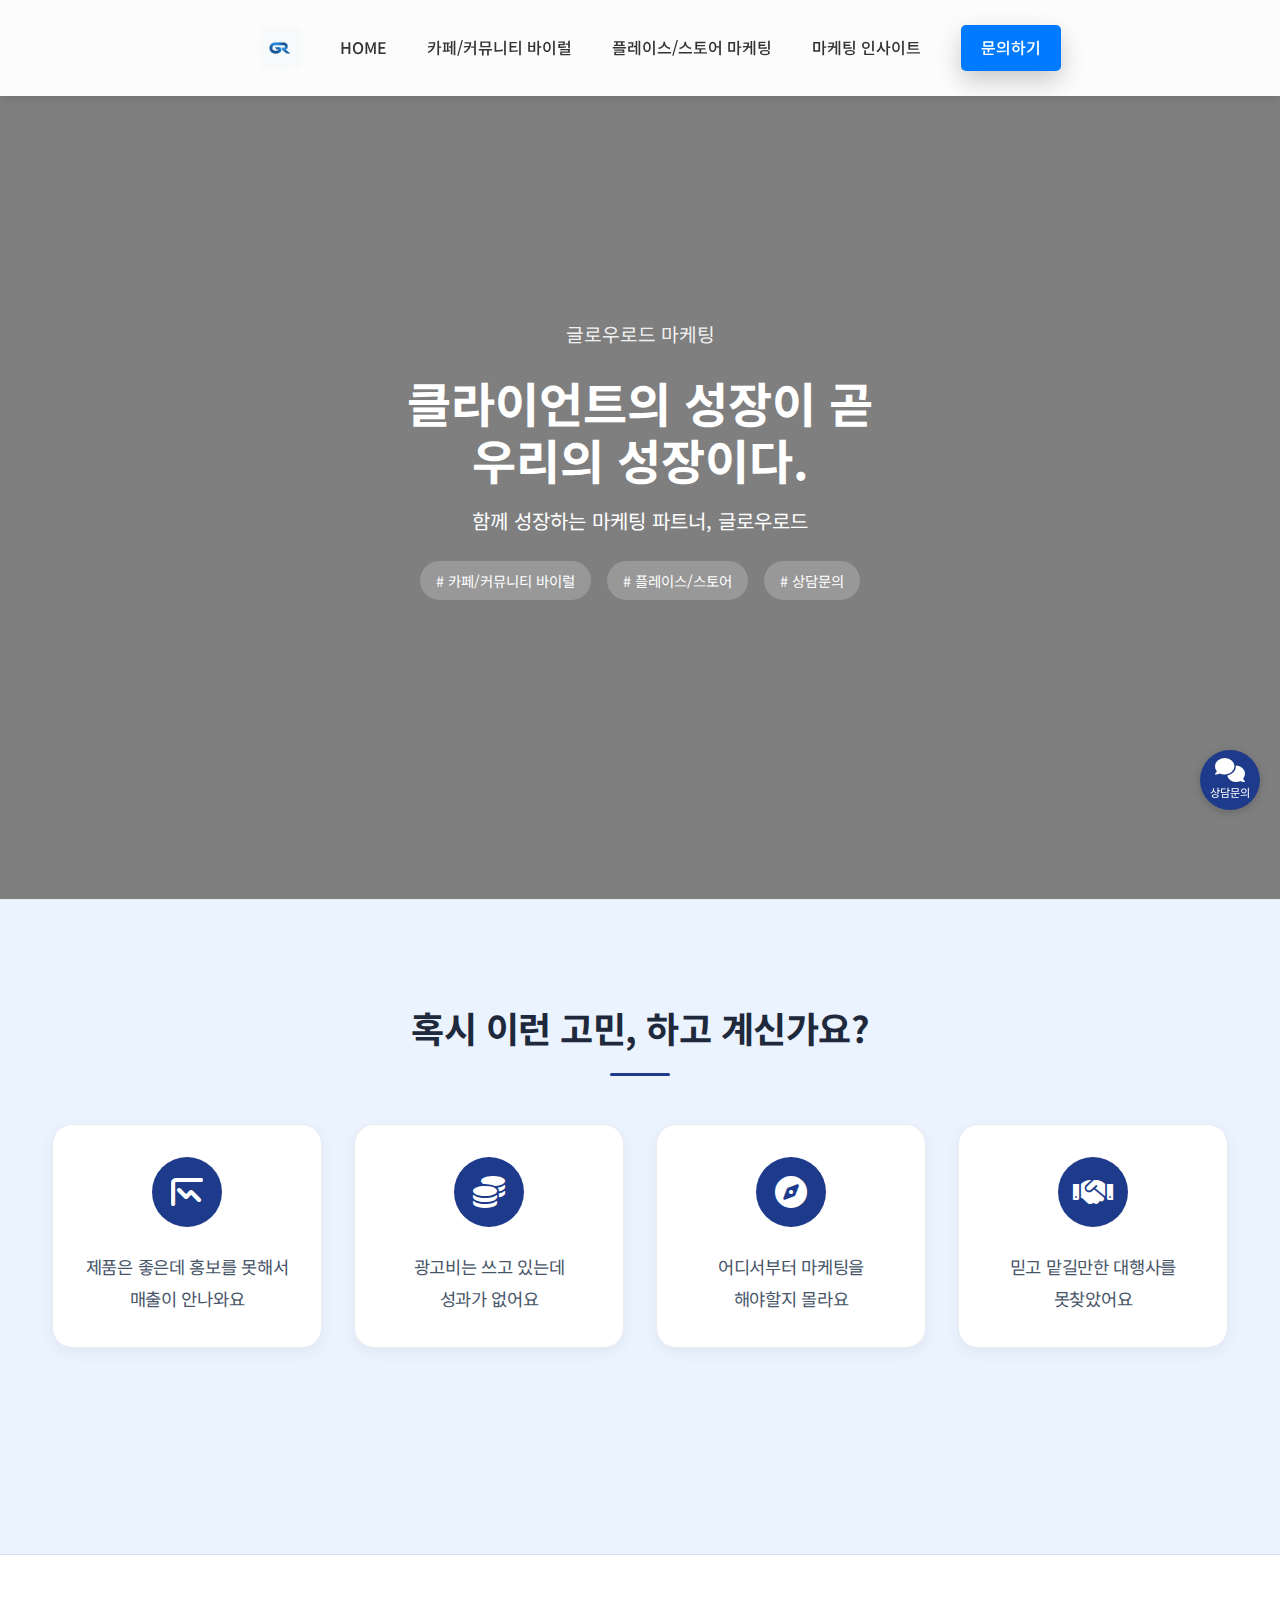
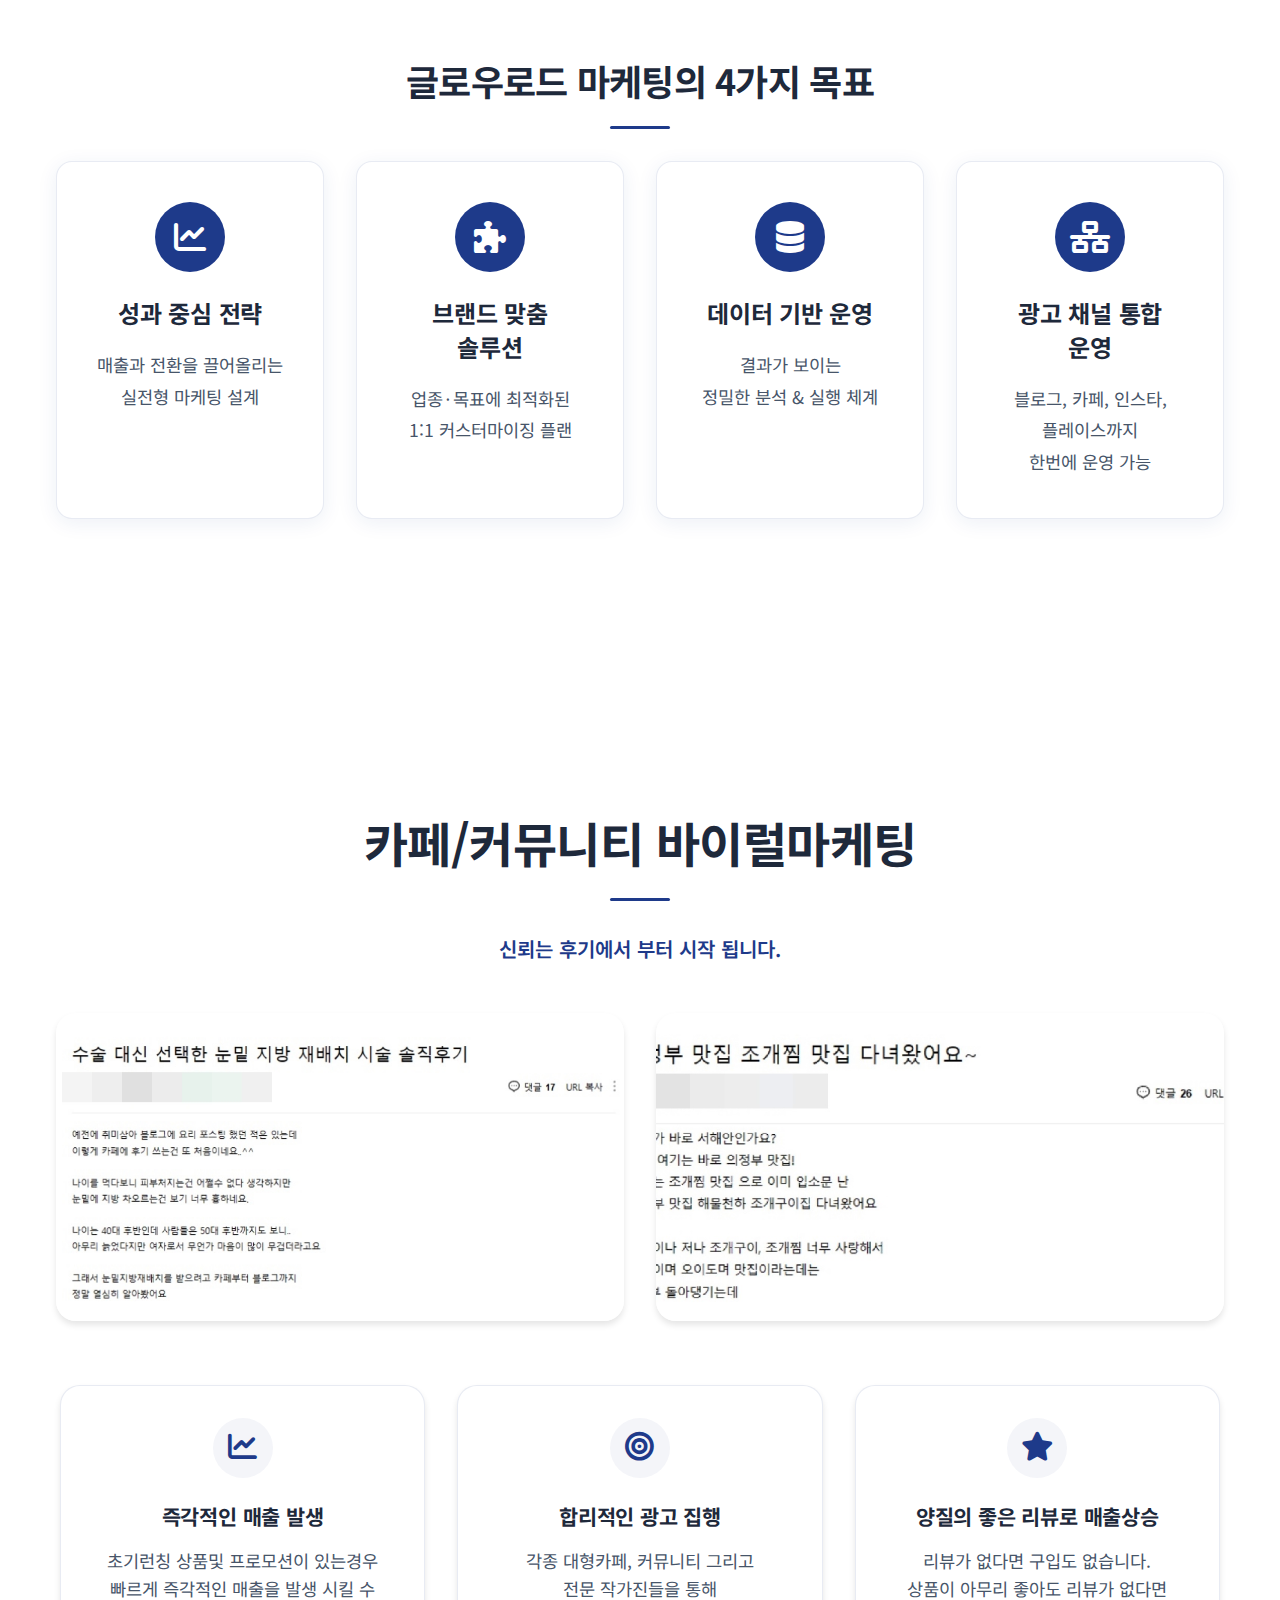
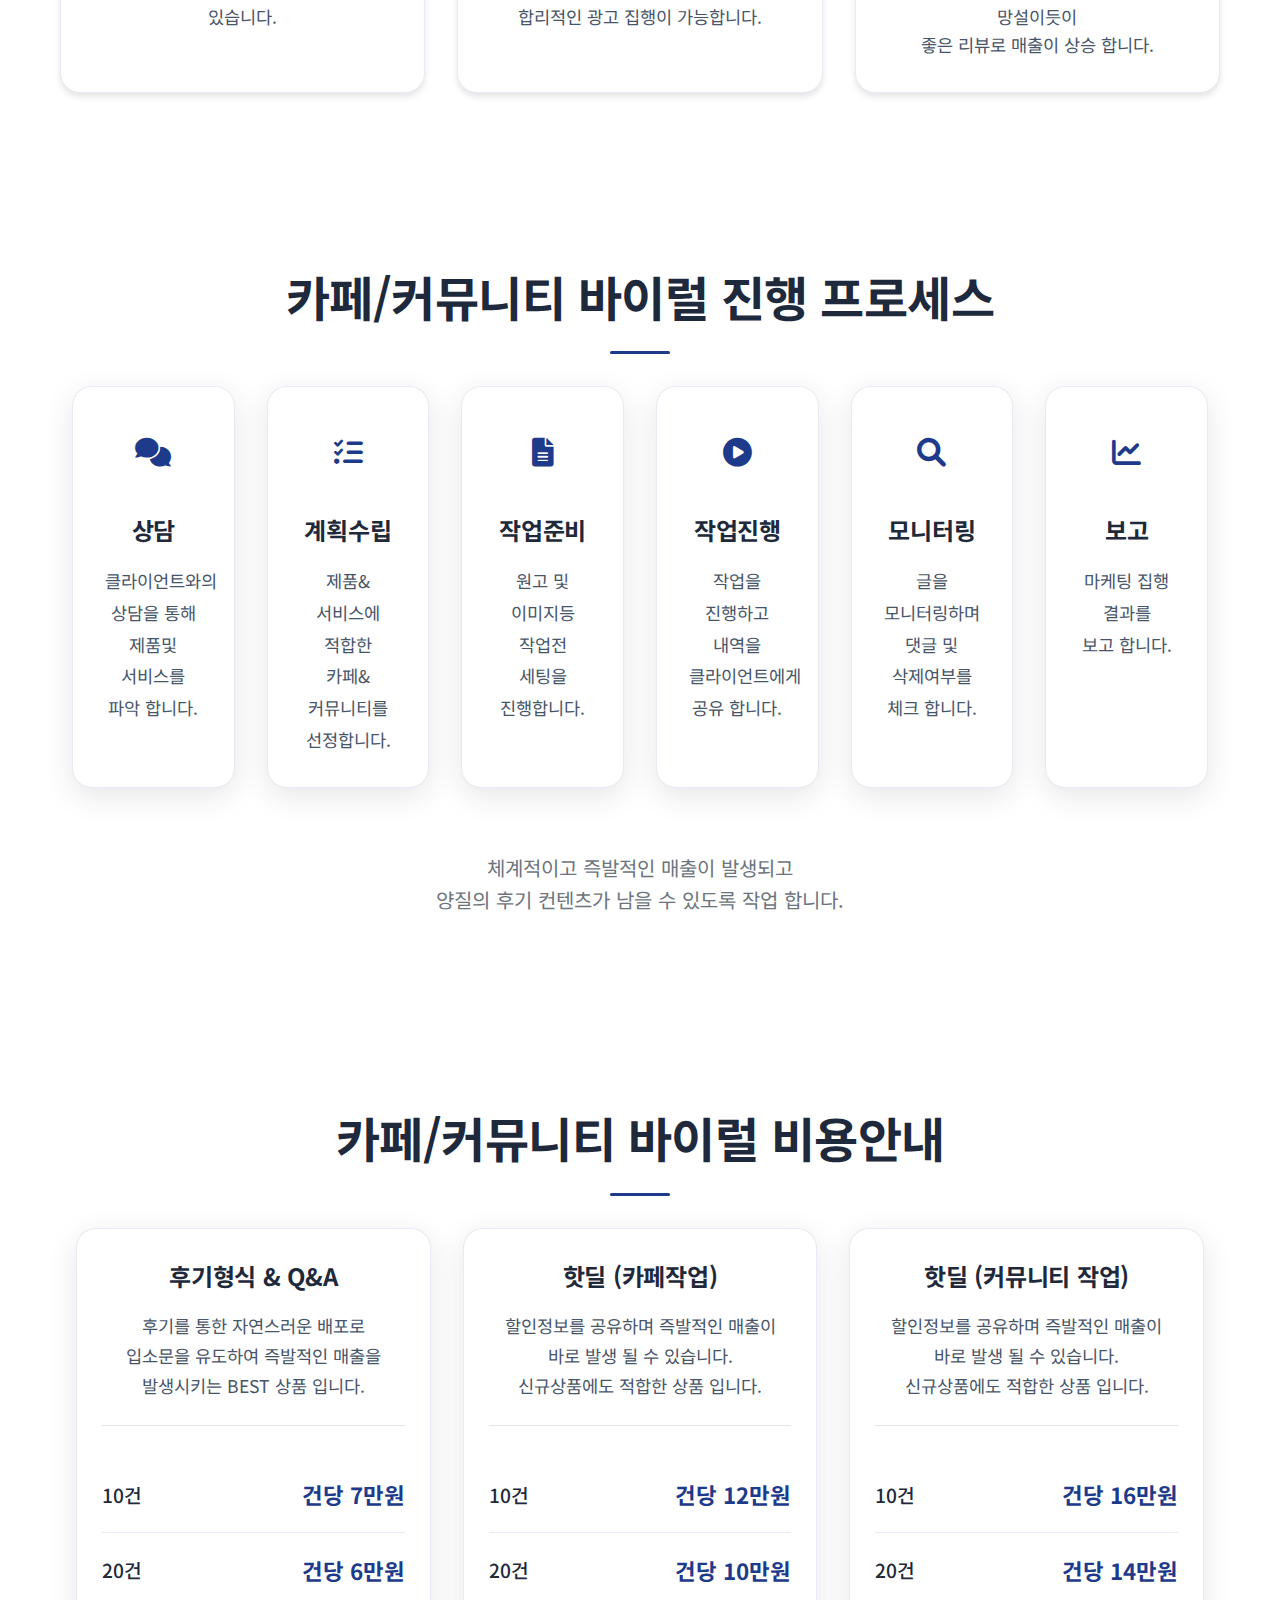
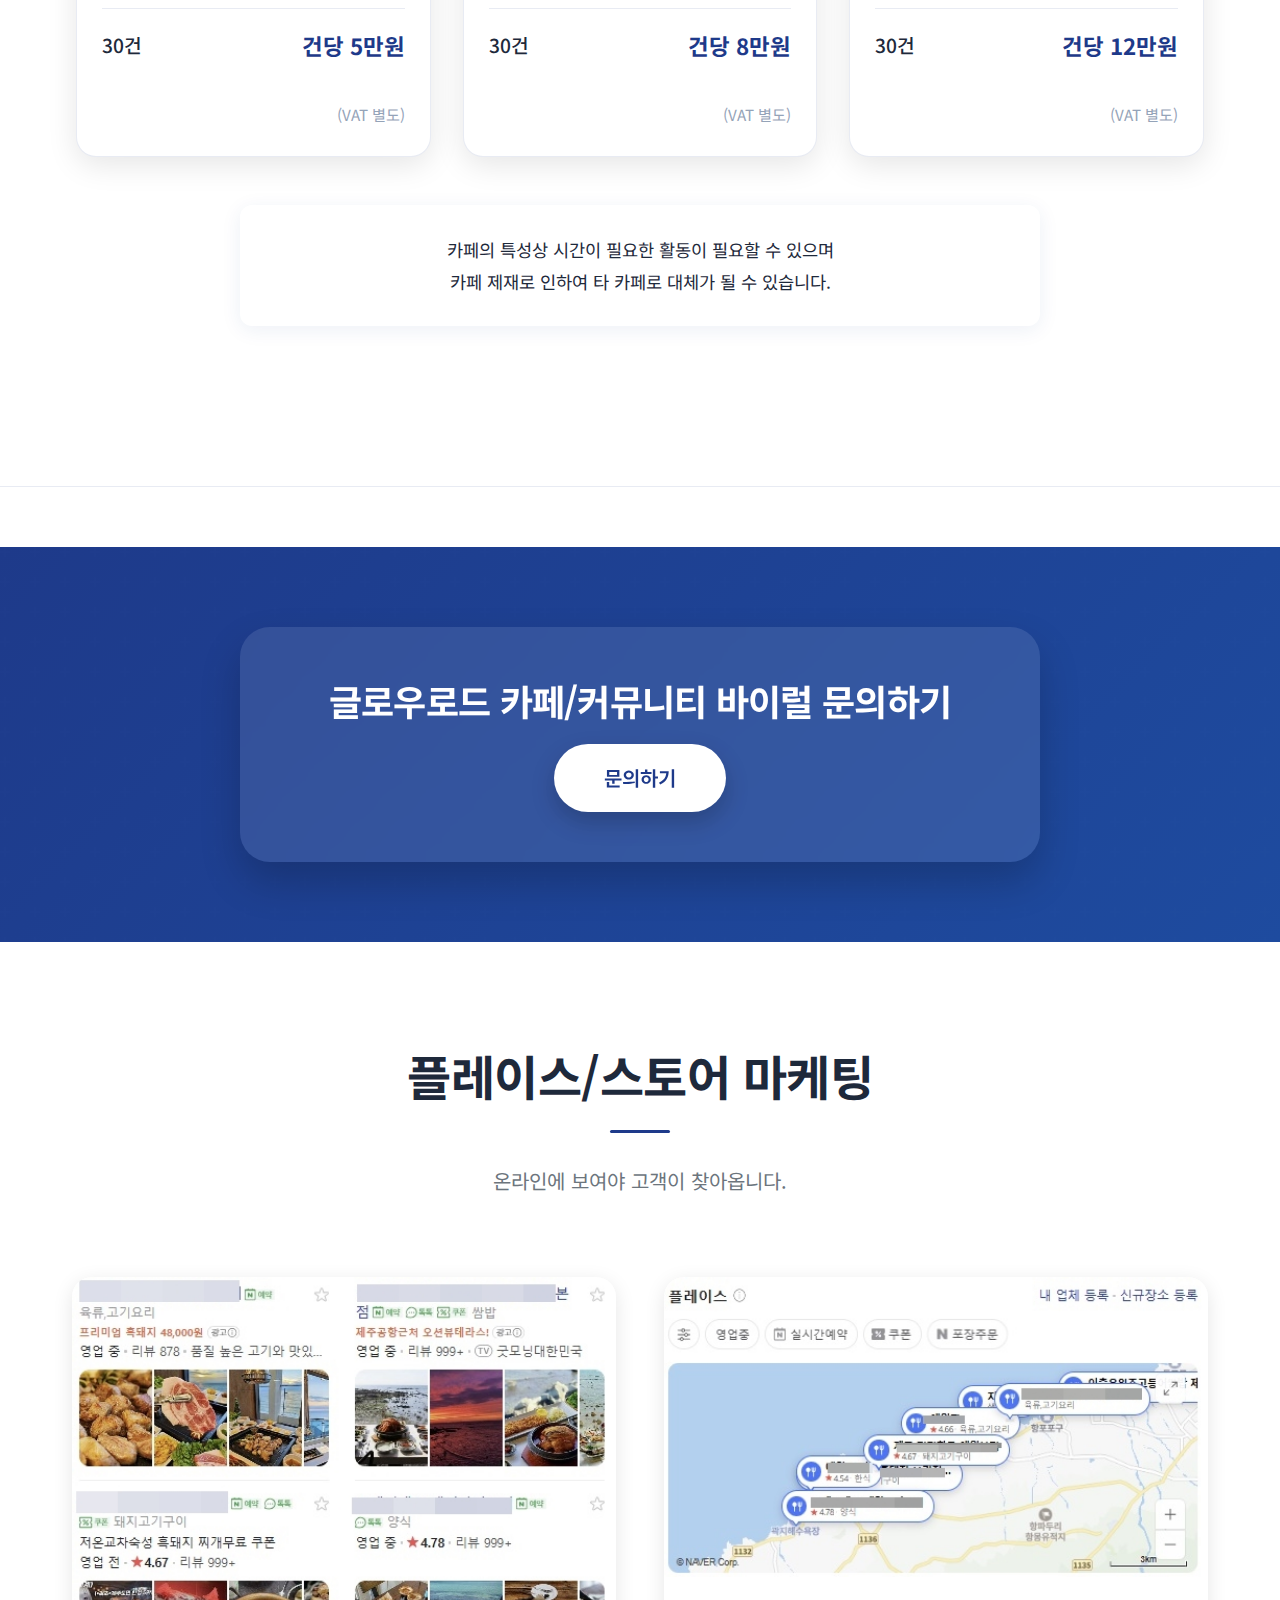
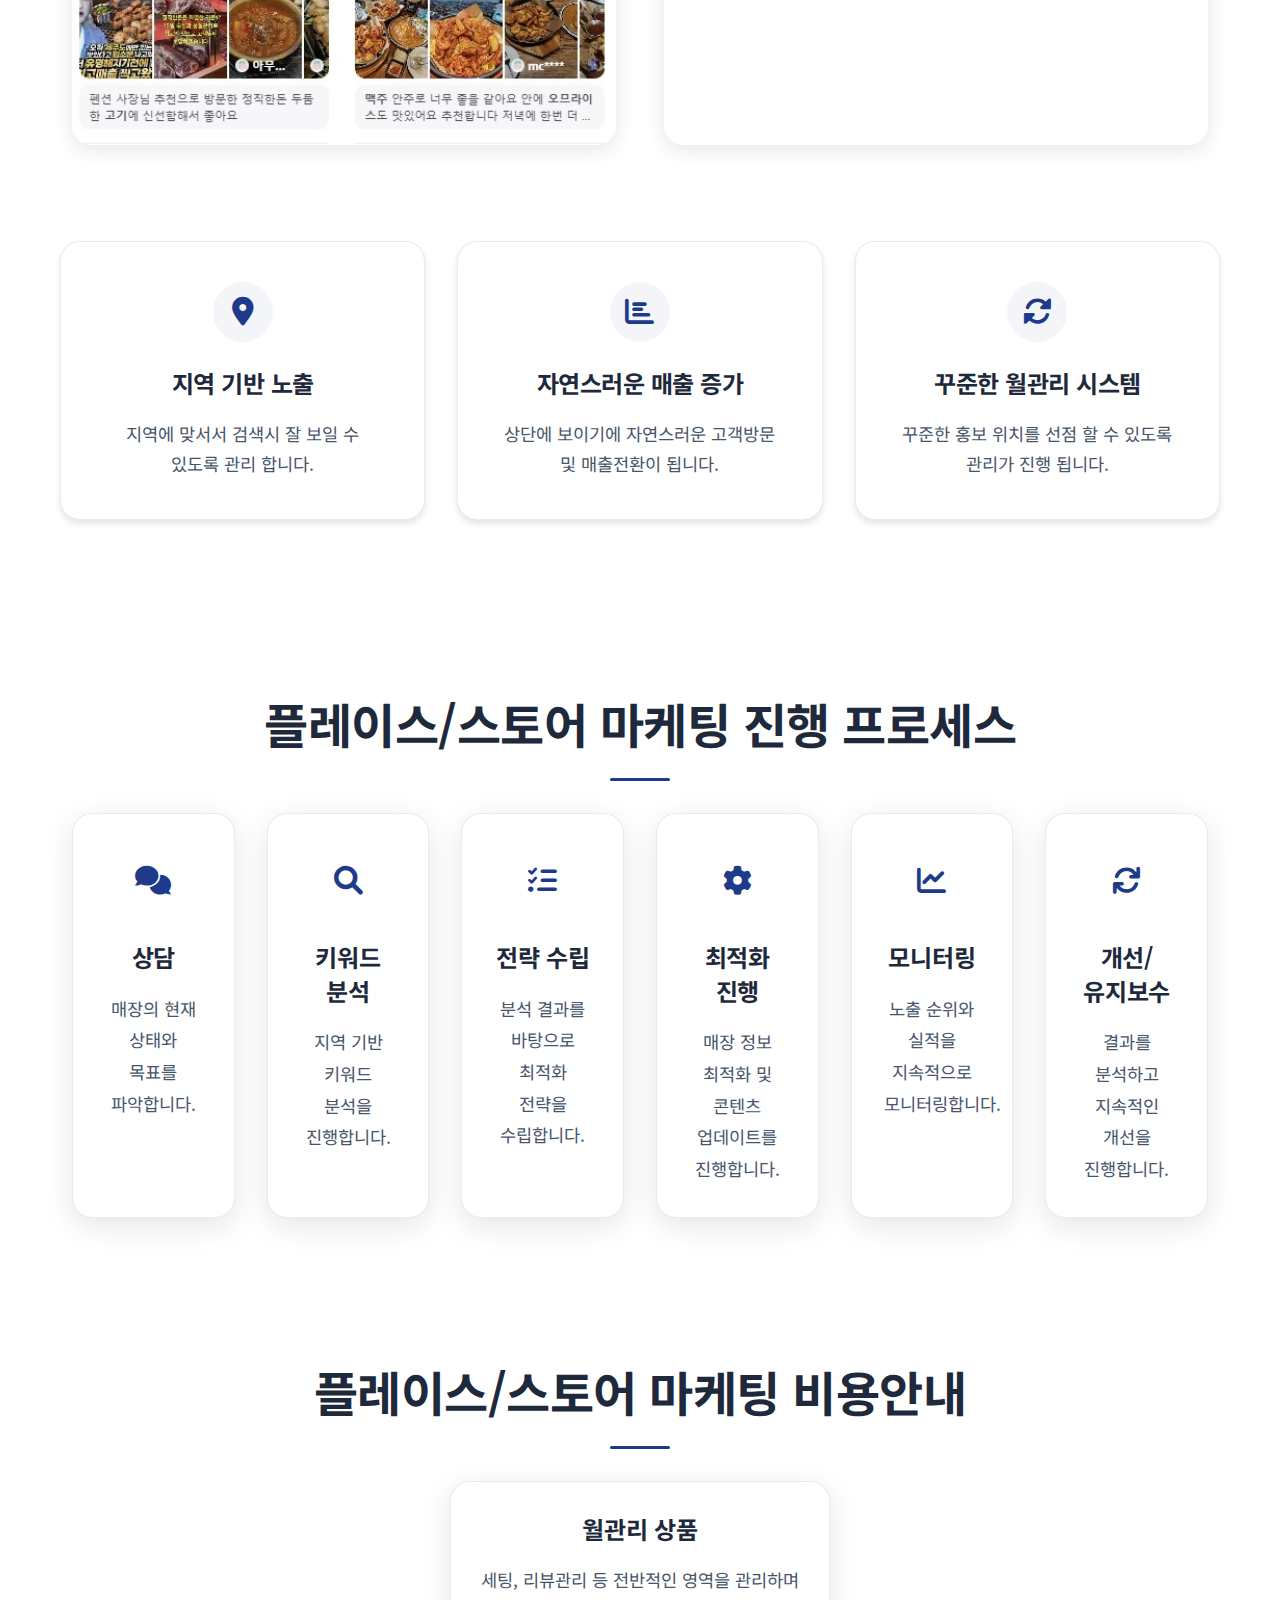
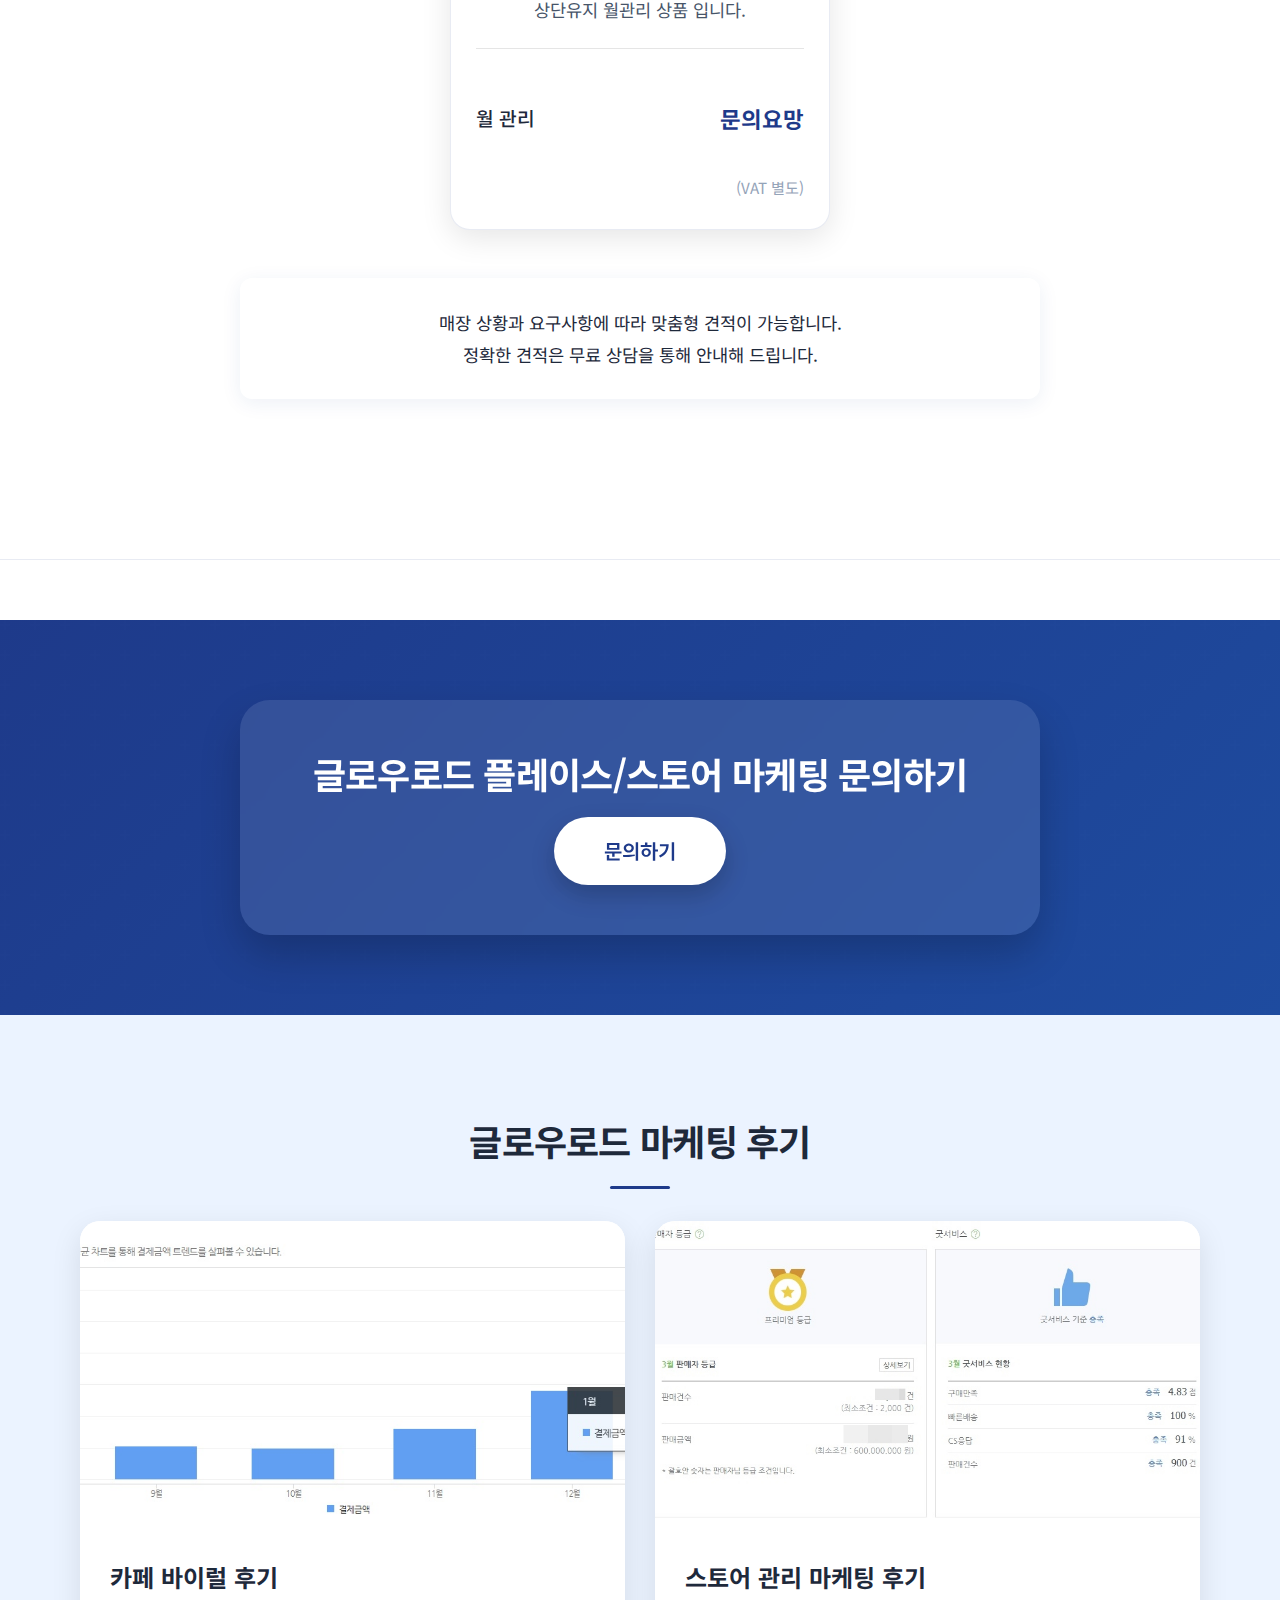
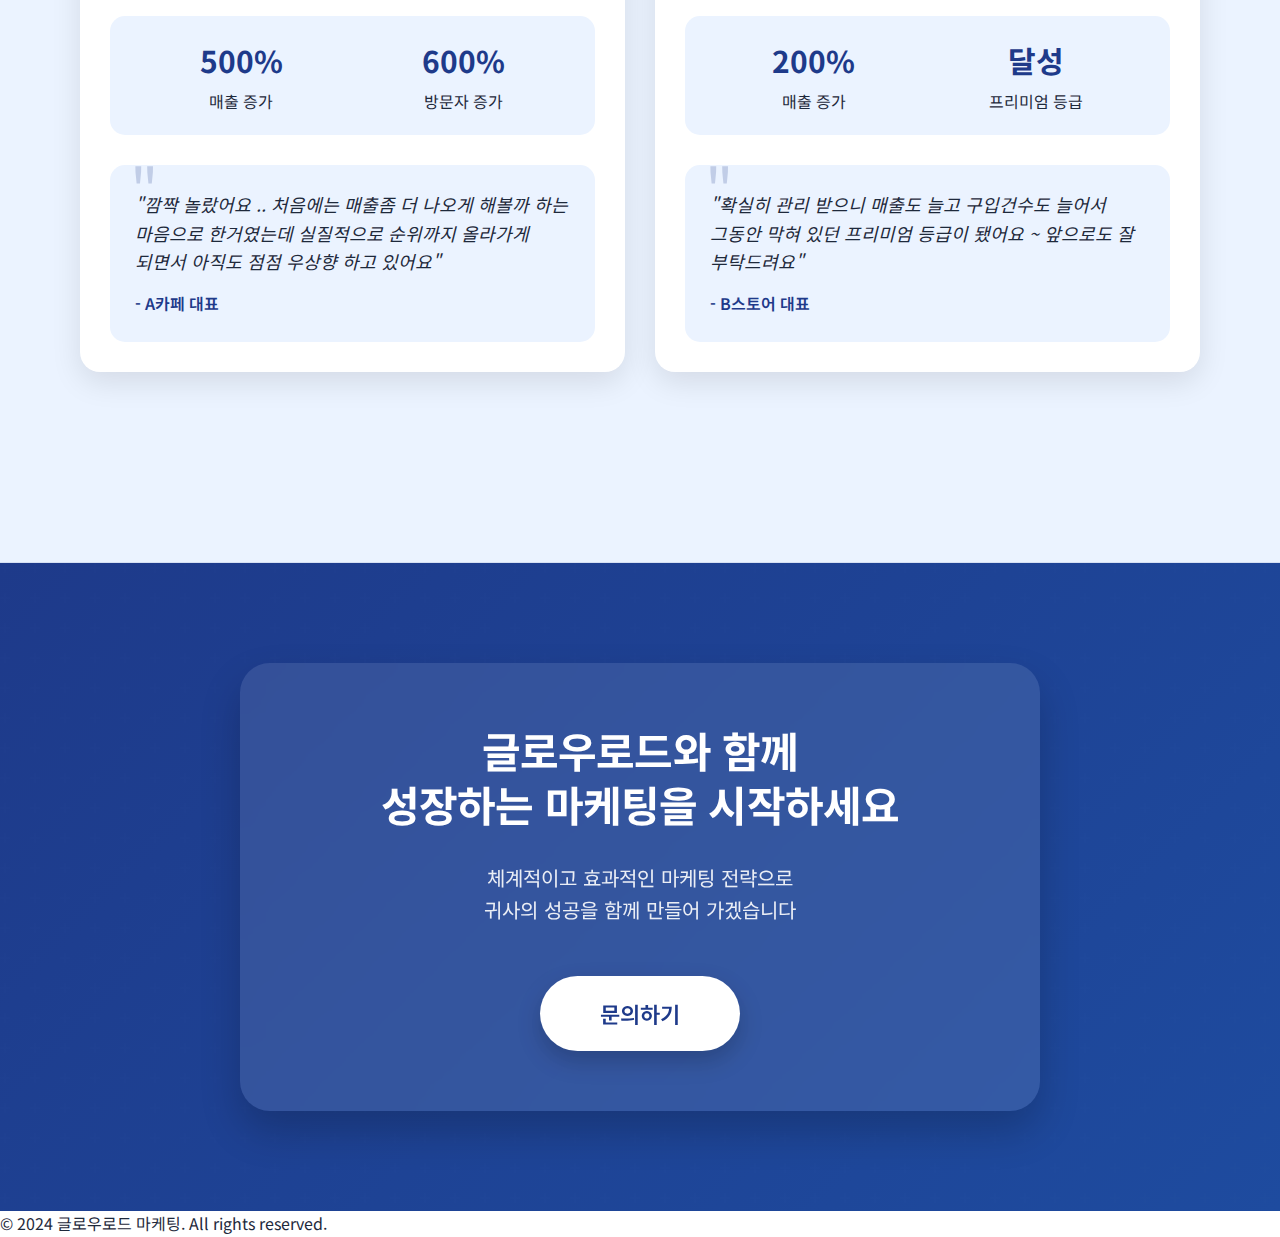
==== public/index.html @ ce98a6f7 "chore: Add public directory for Firebase hosting" ====
<!DOCTYPE html>
<html lang="ko">
<head>
    <meta charset="UTF-8">
    <meta name="viewport" content="width=device-width, initial-scale=1.0">
    <meta name="description" content="글로우로드 마케팅 - 디지털 마케팅 전문 기업. 카페/커뮤니티 바이럴, 플레이스/스토어 마케팅, 최적화 검색 마케팅 서비스를 제공합니다.">
    <meta name="keywords" content="글로우로드, 디지털마케팅, 바이럴마케팅, 카페마케팅, 커뮤니티마케팅, 플레이스마케팅, 스토어마케팅, 검색최적화">
    <meta name="author" content="글로우로드 마케팅">
    <meta name="naver-site-verification" content="762003c68ea1957994bc016adc5ff3e51b80f9ad" />
    <meta property="og:title" content="글로우로드 마케팅 - 디지털 마케팅 전문 기업">
    <meta property="og:description" content="효과적인 디지털 마케팅 솔루션을 제공하는 글로우로드 마케팅입니다. 카페/커뮤니티 바이럴, 플레이스/스토어 마케팅, 검색 최적화 서비스를 만나보세요.">
    <meta property="og:image" content="https://glowroadad.com/images/og-image.jpg">
    <meta property="og:url" content="https://glowroadad.com/">
    <title>글로우로드 마케팅 | 디지털 마케팅 전문 기업</title>
    <link rel="canonical" href="https://glowroadad.com/">
    <link rel="preconnect" href="https://fonts.googleapis.com">
    <link rel="preconnect" href="https://fonts.gstatic.com" crossorigin>
    <link href="https://fonts.googleapis.com/css2?family=Noto+Sans+KR:wght@300;400;500;700;900&family=Poppins:wght@400;500;600;700&display=swap" rel="stylesheet">
    <link rel="stylesheet" href="style.css">
    <link rel="stylesheet" href="https://cdnjs.cloudflare.com/ajax/libs/font-awesome/6.0.0/css/all.min.css">
</head>
<body>
    <header>
        <!-- 네비게이션 바 -->
        <nav class="navbar" role="navigation" aria-label="메인 메뉴">
            <div class="nav-content">
                <a href="#" class="logo" aria-label="글로우로드 홈">
                    <img src="images/logo.png.png" alt="글로우로드 로고" width="120" height="40">
                </a>
                <button class="mobile-menu-btn">
                    <span></span>
                    <span></span>
                    <span></span>
                </button>
                <ul class="nav-links">
                    <li><a href="#home">HOME</a></li>
                    <li><a href="#viral">카페/커뮤니티 바이럴</a></li>
                    <li><a href="#place">플레이스/스토어 마케팅</a></li>
                    <li><a href="blog.html">마케팅 인사이트</a></li>
                    <li><a href="http://pf.kakao.com/_xaidxfn/chat" class="contact-btn">문의하기</a></li>
                </ul>
            </div>
        </nav>
    </header>

    <main>
        <!-- 히어로 섹션 -->
        <section class="hero" id="home">
            <div class="video-background">
                <video autoplay muted loop playsinline>
                    <source src="videos/히어로섹션영상.mp4" type="video/mp4">
                </video>
                <div class="video-overlay"></div>
            </div>
            <div class="hero-content">
                <p class="company-name">글로우로드 마케팅</p>
                <h1>클라이언트의 성장이 곧<br>우리의 성장이다.</h1>
                <p>함께 성장하는 마케팅 파트너, 글로우로드</p>
                <div class="hero-tags">
                    <a href="#viral" class="tag"># 카페/커뮤니티 바이럴</a>
                    <a href="#place" class="tag"># 플레이스/스토어</a>
                    <a href="http://pf.kakao.com/_xaidxfn/chat" class="tag"># 상담문의</a>
                </div>
            </div>
        </section>

        <!-- 고민 해결 섹션 -->
        <section class="pain-points">
            <h2>혹시 이런 고민, 하고 계신가요?</h2>
            <div class="pain-points-container">
                <div class="pain-point">
                    <div class="icon-wrapper">
                        <i class="fas fa-chart-line fa-flip-vertical"></i>
                    </div>
                    <p>제품은 좋은데 홍보를 못해서<br>매출이 안나와요</p>
                </div>
                <div class="pain-point">
                    <div class="icon-wrapper">
                        <i class="fas fa-coins"></i>
                    </div>
                    <p>광고비는 쓰고 있는데<br>성과가 없어요</p>
                </div>
                <div class="pain-point">
                    <div class="icon-wrapper">
                        <i class="fas fa-compass"></i>
                    </div>
                    <p>어디서부터 마케팅을<br>해야할지 몰라요</p>
                </div>
                <div class="pain-point">
                    <div class="icon-wrapper">
                        <i class="fas fa-handshake"></i>
                    </div>
                    <p>믿고 맡길만한 대행사를<br>못찾았어요</p>
                </div>
            </div>
        </section>

        <!-- 특장점 섹션 -->
        <section class="features" id="features">
            <h2 class="section-title">글로우로드 마케팅의 4가지 목표</h2>
            <div class="features-container">
                <div class="feature-card">
                    <div class="icon-wrapper">
                        <i class="fas fa-chart-line"></i>
                    </div>
                    <h3>성과 중심 전략</h3>
                    <p>매출과 전환을 끌어올리는<br>실전형 마케팅 설계</p>
                </div>
                <div class="feature-card">
                    <div class="icon-wrapper">
                        <i class="fas fa-puzzle-piece"></i>
                    </div>
                    <h3>브랜드 맞춤 솔루션</h3>
                    <p>업종·목표에 최적화된<br>1:1 커스터마이징 플랜</p>
                </div>
                <div class="feature-card">
                    <div class="icon-wrapper">
                        <i class="fas fa-database"></i>
                    </div>
                    <h3>데이터 기반 운영</h3>
                    <p>결과가 보이는<br>정밀한 분석 & 실행 체계</p>
                </div>
                <div class="feature-card">
                    <div class="icon-wrapper">
                        <i class="fas fa-network-wired"></i>
                    </div>
                    <h3>광고 채널 통합 운영</h3>
                    <p>블로그, 카페, 인스타, 플레이스까지<br>한번에 운영 가능</p>
                </div>
            </div>
        </section>

        <!-- 카페/커뮤니티 바이럴 섹션 -->
        <section id="viral" class="service-section">
            <div class="service-content">
                <div class="viral-header">
                    <h2 class="viral-title">카페/커뮤니티 바이럴마케팅</h2>
                    <p class="viral-subtitle">신뢰는 후기에서 부터 시작 됩니다.</p>
                </div>
                <div class="viral-examples">
                    <div class="example-image">
                        <img src="images/example-1.jpg" alt="수출 대신 선택한 눈밥 지방 재배치" class="example-img">
                    </div>
                    <div class="example-image">
                        <img src="images/example-2.jpg" alt="의정부 맛집 조개점" class="example-img">
                    </div>
                </div>
                <div class="viral-reasons">
                    <div class="reason-card">
                        <div class="reason-icon">
                            <i class="fas fa-chart-line"></i>
                        </div>
                        <div class="reason-content">
                            <h3>즉각적인 매출 발생</h3>
                            <p>초기런칭 상품및 프로모션이 있는경우<br>빠르게 즉각적인 매출을 발생 시킬 수 있습니다.</p>
                        </div>
                    </div>
                    <div class="reason-card">
                        <div class="reason-icon">
                            <i class="fas fa-bullseye"></i>
                        </div>
                        <div class="reason-content">
                            <h3>합리적인 광고 집행</h3>
                            <p>각종 대형카페, 커뮤니티 그리고<br>전문 작가진들을 통해<br>합리적인 광고 집행이 가능합니다.</p>
                        </div>
                    </div>
                    <div class="reason-card">
                        <div class="reason-icon">
                            <i class="fas fa-star"></i>
                        </div>
                        <div class="reason-content">
                            <h3>양질의 좋은 리뷰로 매출상승</h3>
                            <p>리뷰가 없다면 구입도 없습니다.<br>상품이 아무리 좋아도 리뷰가 없다면 망설이듯이<br>좋은 리뷰로 매출이 상승 합니다.</p>
                        </div>
                    </div>
                </div>
                <div class="process-section">
                    <h2 class="process-title">카페/커뮤니티 바이럴 진행 프로세스</h2>
                    <div class="process-container">
                        <div class="process-item">
                            <div class="process-icon">
                                <i class="fas fa-comments"></i>
                            </div>
                            <h3>상담</h3>
                            <p>클라이언트와의 상담을 통해<br>제품및 서비스를<br>파악 합니다.</p>
                        </div>
                        <div class="process-item">
                            <div class="process-icon">
                                <i class="fas fa-tasks"></i>
                            </div>
                            <h3>계획수립</h3>
                            <p>제품&서비스에 적합한<br>카페&커뮤니티를<br>선정합니다.</p>
                        </div>
                        <div class="process-item">
                            <div class="process-icon">
                                <i class="fas fa-file-alt"></i>
                            </div>
                            <h3>작업준비</h3>
                            <p>원고 및 이미지등<br>작업전 세팅을<br>진행합니다.</p>
                        </div>
                        <div class="process-item">
                            <div class="process-icon">
                                <i class="fas fa-play-circle"></i>
                            </div>
                            <h3>작업진행</h3>
                            <p>작업을 진행하고<br>내역을 클라이언트에게<br>공유 합니다.</p>
                        </div>
                        <div class="process-item">
                            <div class="process-icon">
                                <i class="fas fa-search"></i>
                            </div>
                            <h3>모니터링</h3>
                            <p>글을 모니터링하며<br>댓글 및 삭제여부를<br>체크 합니다.</p>
                        </div>
                        <div class="process-item">
                            <div class="process-icon">
                                <i class="fas fa-chart-line"></i>
                            </div>
                            <h3>보고</h3>
                            <p>마케팅 집행 결과를<br>보고 합니다.</p>
                        </div>
                    </div>
                    <p class="process-description">체계적이고 즉발적인 매출이 발생되고<br>양질의 후기 컨텐츠가 남을 수 있도록 작업 합니다.</p>
                </div>
                <div class="pricing-section">
                    <h2 class="pricing-title">카페/커뮤니티 바이럴 비용안내</h2>
                    <div class="pricing-container">
                        <div class="pricing-card">
                            <div class="pricing-header">
                                <h3>후기형식 & Q&A</h3>
                                <p>후기를 통한 자연스러운 배포로<br>입소문을 유도하여 즉발적인 매출을<br>발생시키는 BEST 상품 입니다.</p>
                            </div>
                            <div class="pricing-content">
                                <div class="price-item">
                                    <span class="quantity">10건</span>
                                    <span class="price">건당 7만원</span>
                                </div>
                                <div class="price-item">
                                    <span class="quantity">20건</span>
                                    <span class="price">건당 6만원</span>
                                </div>
                                <div class="price-item">
                                    <span class="quantity">30건</span>
                                    <span class="price">건당 5만원</span>
                                </div>
                                <p class="vat-notice">(VAT 별도)</p>
                            </div>
                        </div>
                        <div class="pricing-card">
                            <div class="pricing-header">
                                <h3>핫딜 (카페작업)</h3>
                                <p>할인정보를 공유하며 즉발적인 매출이<br>바로 발생 될 수 있습니다.<br>신규상품에도 적합한 상품 입니다.</p>
                            </div>
                            <div class="pricing-content">
                                <div class="price-item">
                                    <span class="quantity">10건</span>
                                    <span class="price">건당 12만원</span>
                                </div>
                                <div class="price-item">
                                    <span class="quantity">20건</span>
                                    <span class="price">건당 10만원</span>
                                </div>
                                <div class="price-item">
                                    <span class="quantity">30건</span>
                                    <span class="price">건당 8만원</span>
                                </div>
                                <p class="vat-notice">(VAT 별도)</p>
                            </div>
                        </div>
                        <div class="pricing-card">
                            <div class="pricing-header">
                                <h3>핫딜 (커뮤니티 작업)</h3>
                                <p>할인정보를 공유하며 즉발적인 매출이<br>바로 발생 될 수 있습니다.<br>신규상품에도 적합한 상품 입니다.</p>
                            </div>
                            <div class="pricing-content">
                                <div class="price-item">
                                    <span class="quantity">10건</span>
                                    <span class="price">건당 16만원</span>
                                </div>
                                <div class="price-item">
                                    <span class="quantity">20건</span>
                                    <span class="price">건당 14만원</span>
                                </div>
                                <div class="price-item">
                                    <span class="quantity">30건</span>
                                    <span class="price">건당 12만원</span>
                                </div>
                                <p class="vat-notice">(VAT 별도)</p>
                            </div>
                        </div>
                    </div>
                    <p class="pricing-notice">
                        카페의 특성상 시간이 필요한 활동이 필요할 수 있으며<br>
                        카페 제재로 인하여 타 카페로 대체가 될 수 있습니다.
                    </p>
                </div>
            </div>
        </section>

        <!-- 바이럴 마케팅 섹션 문의하기 -->
        <div class="section-inquiry">
            <div class="section-inquiry-content">
                <h2>글로우로드 카페/커뮤니티 바이럴 문의하기</h2>
                <a href="http://pf.kakao.com/_xaidxfn/chat" class="section-inquiry-btn">
                    문의하기
                </a>
            </div>
        </div>

        <!-- 플레이스/스토어 마케팅 섹션 -->
        <section id="place" class="service-section">
            <div class="service-content">
                <div class="place-header">
                    <h2 class="place-title">플레이스/스토어 마케팅</h2>
                    <p class="place-subtitle">온라인에 보여야 고객이 찾아옵니다.</p>
                </div>
                <div class="place-examples">
                    <div class="example-image">
                        <img src="images/place-1.jpg" alt="플레이스 마케팅 예시 1" class="example-img">
                    </div>
                    <div class="example-image">
                        <img src="images/place-2.jpg" alt="플레이스 마케팅 예시 2" class="example-img">
                    </div>
                </div>
                <div class="place-reasons">
                    <div class="reason-card">
                        <div class="reason-icon">
                            <i class="fas fa-map-marker-alt"></i>
                        </div>
                        <div class="reason-content">
                            <h3>지역 기반 노출</h3>
                            <p>지역에 맞서서 검색시 잘 보일 수 있도록 관리 합니다.</p>
                        </div>
                    </div>
                    <div class="reason-card">
                        <div class="reason-icon">
                            <i class="fas fa-chart-bar"></i>
                        </div>
                        <div class="reason-content">
                            <h3>자연스러운 매출 증가</h3>
                            <p>상단에 보이기에 자연스러운 고객방문 및 매출전환이 됩니다.</p>
                        </div>
                    </div>
                    <div class="reason-card">
                        <div class="reason-icon">
                            <i class="fas fa-sync-alt"></i>
                        </div>
                        <div class="reason-content">
                            <h3>꾸준한 월관리 시스템</h3>
                            <p>꾸준한 홍보 위치를 선점 할 수 있도록 관리가 진행 됩니다.</p>
                        </div>
                    </div>
                </div>
                <div class="process-section">
                    <h2 class="process-title">플레이스/스토어 마케팅 진행 프로세스</h2>
                    <div class="process-container">
                        <div class="process-item">
                            <div class="process-icon">
                                <i class="fas fa-comments"></i>
                            </div>
                            <h3>상담</h3>
                            <p>매장의 현재 상태와<br>목표를 파악합니다.</p>
                        </div>
                        <div class="process-item">
                            <div class="process-icon">
                                <i class="fas fa-search"></i>
                            </div>
                            <h3>키워드 분석</h3>
                            <p>지역 기반 키워드<br>분석을 진행합니다.</p>
                        </div>
                        <div class="process-item">
                            <div class="process-icon">
                                <i class="fas fa-tasks"></i>
                            </div>
                            <h3>전략 수립</h3>
                            <p>분석 결과를 바탕으로<br>최적화 전략을<br>수립합니다.</p>
                        </div>
                        <div class="process-item">
                            <div class="process-icon">
                                <i class="fas fa-cog"></i>
                            </div>
                            <h3>최적화 진행</h3>
                            <p>매장 정보 최적화 및<br>콘텐츠 업데이트를<br>진행합니다.</p>
                        </div>
                        <div class="process-item">
                            <div class="process-icon">
                                <i class="fas fa-chart-line"></i>
                            </div>
                            <h3>모니터링</h3>
                            <p>노출 순위와 실적을<br>지속적으로<br>모니터링합니다.</p>
                        </div>
                        <div class="process-item">
                            <div class="process-icon">
                                <i class="fas fa-sync"></i>
                            </div>
                            <h3>개선/유지보수</h3>
                            <p>결과를 분석하고<br>지속적인 개선을<br>진행합니다.</p>
                        </div>
                    </div>
                </div>
                <div class="pricing-section">
                    <h2 class="pricing-title">플레이스/스토어 마케팅 비용안내</h2>
                    <div class="pricing-container">
                        <div class="pricing-card">
                            <div class="pricing-header">
                                <h3>월관리 상품</h3>
                                <p>세팅, 리뷰관리 등 전반적인 영역을 관리하며<br>상단유지 월관리 상품 입니다.</p>
                            </div>
                            <div class="pricing-content">
                                <div class="price-item">
                                    <span class="quantity">월 관리</span>
                                    <span class="price">문의요망</span>
                                </div>
                                <p class="vat-notice">(VAT 별도)</p>
                            </div>
                        </div>
                    </div>
                    <p class="pricing-notice">
                        매장 상황과 요구사항에 따라 맞춤형 견적이 가능합니다.<br>
                        정확한 견적은 무료 상담을 통해 안내해 드립니다.
                    </p>
                </div>
            </div>
        </section>

        <!-- 플레이스/스토어 마케팅 섹션 문의하기 -->
        <div class="section-inquiry">
            <div class="section-inquiry-content">
                <h2>글로우로드 플레이스/스토어 마케팅 문의하기</h2>
                <a href="http://pf.kakao.com/_xaidxfn/chat" class="section-inquiry-btn">
                    문의하기
                </a>
            </div>
        </div>

        <!-- 성과/포트폴리오 섹션 -->
        <section id="portfolio" class="portfolio-section">
            <div class="section-content">
                <h2 class="section-title">글로우로드 마케팅 후기</h2>
                <div class="portfolio-grid">
                    <!-- 성공 사례 1 -->
                    <div class="portfolio-item">
                        <img src="images/성공사례1.jpg" alt="카페 바이럴 후기" class="portfolio-image">
                        <div class="portfolio-content">
                            <h3>카페 바이럴 후기</h3>
                            <div class="metrics-container">
                                <div class="metric">
                                    <span class="metric-value">500%</span>
                                    <span class="metric-label">매출 증가</span>
                                </div>
                                <div class="metric">
                                    <span class="metric-value">600%</span>
                                    <span class="metric-label">방문자 증가</span>
                                </div>
                            </div>
                            <div class="testimonial">
                                <p class="quote">"깜짝 놀랐어요 .. 처음에는 매출좀 더 나오게 해볼까 하는 마음으로 한거였는데
                                실질적으로 순위까지 올라가게 되면서 아직도 점점 우상향 하고 있어요"</p>
                                <p class="author">- A카페 대표</p>
                            </div>
                        </div>
                    </div>
                    <!-- 성공 사례 2 -->
                    <div class="portfolio-item">
                        <img src="images/성공사례2.jpg" alt="스토어 관리 마케팅 후기" class="portfolio-image">
                        <div class="portfolio-content">
                            <h3>스토어 관리 마케팅 후기</h3>
                            <div class="metrics-container">
                                <div class="metric">
                                    <span class="metric-value">200%</span>
                                    <span class="metric-label">매출 증가</span>
                                </div>
                                <div class="metric">
                                    <span class="metric-value">달성</span>
                                    <span class="metric-label">프리미엄 등급</span>
                                </div>
                            </div>
                            <div class="testimonial">
                                <p class="quote">"확실히 관리 받으니 매출도 늘고 구입건수도 늘어서 그동안 막혀 있던 프리미엄 등급이 됐어요 ~ 앞으로도 잘 부탁드려요"</p>
                                <p class="author">- B스토어 대표</p>
                            </div>
                        </div>
                    </div>
                </div>
            </div>
        </section>

        <!-- 문의하기 섹션 -->
        <section id="contact" class="contact-section">
            <div class="contact-content">
                <h2>글로우로드와 함께<br>성장하는 마케팅을 시작하세요</h2>
                <p class="contact-description">
                    체계적이고 효과적인 마케팅 전략으로<br>
                    귀사의 성공을 함께 만들어 가겠습니다
                </p>
                <a href="http://pf.kakao.com/_xaidxfn/chat" class="contact-btn">문의하기</a>
            </div>
        </section>
    </main>

    <footer>
        <p>&copy; 2024 글로우로드 마케팅. All rights reserved.</p>
    </footer>

    <div class="mobile-menu">
        <ul>
            <li><a href="#home">HOME</a></li>
            <li><a href="#viral">카페/커뮤니티 바이럴</a></li>
            <li><a href="#place">플레이스/스토어 마케팅</a></li>
            <li><a href="blog.html">마케팅 인사이트</a></li>
            <li><a href="http://pf.kakao.com/_xaidxfn/chat">문의하기</a></li>
        </ul>
    </div>

    <!-- 고정 버튼 추가 -->
    <div class="fixed-buttons">
        <a href="http://pf.kakao.com/_xaidxfn/chat" class="fixed-btn contact-fixed-btn">
            <i class="fas fa-comments"></i>
            <span>상담문의</span>
        </a>
        <a href="#home" class="fixed-btn top-fixed-btn">
            <i class="fas fa-arrow-up"></i>
            <span>TOP</span>
        </a>
    </div>

    <script src="script.js"></script>
</body>
</html>
---- public/style.css ----
:root {
    --primary-blue: #1E3A8A;    /* 메인 네이비 블루 */
    --light-blue: #2563EB;      /* 밝은 파란색 */
    --lighter-blue: #EBF3FF;    /* 매우 연한 파란색 */
    --white: #FFFFFF;
    --text-dark: #1E293B;       /* 진한 텍스트 */
    --text-gray: #475569;       /* 회색 텍스트 */
    --text-light: #94A3B8;      /* 밝은 회색 텍스트 */
    --mobile-padding: 14px;
    --mobile-section-spacing: 20px;
    --mobile-card-spacing: 8px;
    --mobile-text-xs: 11px;
    --mobile-text-sm: 12px;
    --mobile-text-base: 13px;
    --mobile-text-lg: 14px;
    --mobile-text-xl: 15px;
    --mobile-heading: 16px;
    --mobile-title: 17px;
    --primary-color: #007bff;
    --secondary-color: #6c757d;
    --text-color: #333;
    --light-bg: #f8f9fa;
    
    /* 타이포그래피 시스템 */
    --font-size-xs: 0.75rem;    /* 12px */
    --font-size-sm: 0.875rem;   /* 14px */
    --font-size-base: 1rem;     /* 16px */
    --font-size-lg: 1.125rem;   /* 18px */
    --font-size-xl: 1.25rem;    /* 20px */
    --font-size-2xl: 1.5rem;    /* 24px */
    --font-size-3xl: 1.875rem;  /* 30px */
    --font-size-4xl: 2.25rem;   /* 36px */
    --font-size-5xl: 3rem;      /* 48px */
}

* {
    margin: 0;
    padding: 0;
    box-sizing: border-box;
    -webkit-tap-highlight-color: transparent;
}

body {
    font-family: 'Noto Sans KR', sans-serif;
    line-height: 1.6;
    color: var(--text-dark);
    background-color: var(--white);
    -webkit-font-smoothing: antialiased;
    -moz-osx-font-smoothing: grayscale;
    overflow-x: hidden;
    word-break: keep-all;
}

/* 네비게이션 바 스타일 */
.navbar {
    position: fixed;
    top: 0;
    left: 0;
    right: 0;
    display: flex;
    justify-content: space-between;
    align-items: center;
    padding: 0.5rem 5%;
    background-color: rgba(255, 255, 255, 0.98);
    box-shadow: 0 2px 10px rgba(0, 0, 0, 0.1);
    z-index: 1000;
    transition: all 0.3s ease;
}

.navbar.scrolled {
    padding: 0.3rem 5%;
}

.logo {
    display: flex;
    align-items: center;
    padding: 0.5rem 0;
}

.logo img {
    width: 120px;
    height: 40px;
    object-fit: contain;
    transition: transform 0.3s ease;
}

.logo:hover img {
    transform: scale(1.05);
}

@media (max-width: 768px) {
    .logo img {
        height: 24px;
    }
}

.nav-content {
    display: flex;
    justify-content: space-between;
    align-items: center;
    max-width: 1200px;
    margin: 0 auto;
    padding: 0 20px;
    height: 80px;
}

.nav-links {
    display: flex;
    align-items: center;
    gap: 40px;
    margin-left: auto;
    list-style: none;
}

.nav-links li a {
    color: #333;
    text-decoration: none;
    font-weight: 500;
    font-size: 16px;
    transition: color 0.3s ease;
}

.nav-links li a:hover {
    color: #007bff;
}

.nav-links li a.contact-btn {
    background-color: #007bff;
    color: white;
    padding: 10px 20px;
    border-radius: 5px;
    transition: background-color 0.3s ease;
}

.nav-links li a.contact-btn:hover {
    background-color: #0056b3;
    color: white;
}

.nav-links li a.contact-btn::after {
    display: none;
}

.mobile-menu-btn {
    display: none;
    width: 30px;
    height: 30px;
    background: none;
    border: none;
    padding: 0;
    cursor: pointer;
    position: relative;
    z-index: 1001;
}

.mobile-menu-btn span {
    display: block;
    width: 24px;
    height: 2px;
    background-color: var(--text-dark);
    margin: 5px auto;
    transition: all 0.3s ease;
}

.mobile-menu-btn.active span:nth-child(1) {
    transform: rotate(45deg) translate(5px, 5px);
}

.mobile-menu-btn.active span:nth-child(2) {
    opacity: 0;
}

.mobile-menu-btn.active span:nth-child(3) {
    transform: rotate(-45deg) translate(5px, -5px);
}

.mobile-menu {
    display: none;
    position: fixed;
    top: 42px;
    left: 0;
    right: 0;
    background: var(--white);
    padding: 0;
    box-shadow: 0 4px 12px rgba(0, 0, 0, 0.1);
    z-index: 1000;
    opacity: 0;
    visibility: hidden;
    transform: translateY(-10px);
    transition: all 0.3s ease;
}

.mobile-menu.active {
    display: block;
    opacity: 1;
    visibility: visible;
    transform: translateY(0);
}

.mobile-menu ul {
    list-style: none;
    padding: 0;
    margin: 0;
}

.mobile-menu li {
    margin: 0;
    border-bottom: 1px solid rgba(0, 0, 0, 0.05);
}

.mobile-menu li:last-child {
    border-bottom: none;
}

.mobile-menu li a {
    display: block;
    padding: 15px 20px;
    color: var(--text-dark);
    text-decoration: none;
    font-size: 16px;
    font-weight: 500;
    transition: all 0.2s ease;
}

.mobile-menu li a:hover {
    background-color: var(--lighter-blue);
    color: var(--primary-blue);
}

@media (max-width: 768px) {
    .nav-links {
        display: none;
    }

    .mobile-menu-btn {
        display: block;
    }

    .navbar {
        padding: 0.5rem var(--mobile-padding);
        justify-content: space-between;
        align-items: center;
        height: 42px;
    }

    .logo img {
        height: 24px;
    }
}

/* 히어로 섹션 스타일 */
.hero {
    position: relative;
    width: 100%;
    min-height: 100vh;
    display: flex;
    align-items: center;
    justify-content: center;
    overflow: hidden;
}

.video-background {
    position: absolute;
    top: 0;
    left: 0;
    width: 100%;
    height: 100%;
    z-index: 1;
}

.video-background video {
    width: 100%;
    height: 100%;
    object-fit: cover;
}

.video-overlay {
    position: absolute;
    top: 0;
    left: 0;
    width: 100%;
    height: 100%;
    background: rgba(0, 0, 0, 0.5);
    z-index: 2;
}

.hero-content {
    position: relative;
    z-index: 3;
    text-align: center;
    color: #ffffff;
    padding: 0 20px;
    max-width: 1200px;
}

.hero-content .company-name {
    font-size: 1.2rem;
    margin-bottom: 1.5rem;
    color: rgba(255, 255, 255, 0.9);
}

.hero h1 {
    font-size: var(--font-size-5xl);
    font-weight: 700;
    line-height: 1.2;
    margin-bottom: 1rem;
}

.hero p {
    font-size: var(--font-size-xl);
    line-height: 1.6;
    margin-bottom: 1.5rem;
}

.hero-tags {
    display: flex;
    flex-wrap: wrap;
    justify-content: center;
    gap: 1rem;
}

.hero-tags .tag {
    background: rgba(255, 255, 255, 0.2);
    padding: 0.5rem 1rem;
    border-radius: 25px;
    font-size: 0.9rem;
    transition: all 0.3s ease;
    color: #ffffff;
    text-decoration: none;
}

.hero-tags .tag:hover {
    background: rgba(255, 255, 255, 0.3);
    color: #ffffff;
}

@media (max-width: 768px) {
    .hero h1 {
        font-size: var(--font-size-4xl);
    }

    .hero p {
        font-size: var(--font-size-lg);
    }

    .hero-tags .tag {
        font-size: 0.8rem;
        padding: 0.4rem 0.8rem;
    }
}

@media (max-width: 480px) {
    .hero h1 {
        font-size: var(--font-size-3xl);
    }
}

.subtitle {
    font-size: 1.6rem;
    color: var(--white);
    font-weight: 400;
    letter-spacing: -0.5px;
    line-height: 1.8;
    max-width: 800px;
    opacity: 0.9;
}

.service-tags {
    display: flex;
    flex-wrap: wrap;
    justify-content: center;
    gap: 12px;
    margin: 24px 0;
}

.service-tag {
    font-size: 1rem;
    padding: 10px 20px;
    border-radius: 25px;
    background: rgba(255, 255, 255, 0.1);
    color: var(--white);
    text-decoration: none;
    transition: all 0.3s ease;
}

.service-tag:hover {
    background: rgba(255, 255, 255, 0.2);
    transform: translateY(-2px);
}

.cta-button {
    display: inline-block;
    padding: 1.2rem 3rem;
    border-radius: 30px;
    text-decoration: none;
    font-weight: 600;
    transition: all 0.3s ease;
    font-size: 1.1rem;
}

.cta-button.primary {
    background: var(--white);
    color: var(--primary-blue);
    border: 2px solid var(--white);
}

.cta-button.primary:hover {
    background: var(--primary-blue);
    color: var(--white);
}

/* 공통 카드 스타일 */
.icon-wrapper {
    width: 70px;
    height: 70px;
    background: var(--primary-blue);
    border-radius: 50%;
    display: flex;
    align-items: center;
    justify-content: center;
    margin: 0 auto 1.5rem;
    transition: all 0.3s ease;
}

.icon-wrapper i {
    font-size: 2rem;
    color: var(--white);
}

/* 특장점 섹션 스타일 */
.features {
    padding: 8rem 0;
    background-color: var(--white);
    content-visibility: auto;
    contain-intrinsic-size: 700px;
}

.section-title,
.viral-title,
.place-title,
.process-title,
.pricing-title {
    text-align: center;
    font-size: var(--font-size-4xl);
    font-weight: 700;
    color: var(--text-dark);
    line-height: 1.4;
    letter-spacing: -0.02em;
    margin-bottom: 2rem;
    padding: 0 1rem;
    max-width: 1000px;
    margin-left: auto;
    margin-right: auto;
    word-break: keep-all;
    position: relative;
    padding-bottom: 1.5rem;
    margin-bottom: 3rem;
}

.section-title::after,
.viral-title::after,
.place-title::after,
.process-title::after,
.pricing-title::after {
    content: '';
    position: absolute;
    bottom: 0;
    left: 50%;
    transform: translateX(-50%);
    width: 60px;
    height: 3px;
    background: var(--primary-blue);
    border-radius: 3px;
}

.features-container {
    display: flex;
    justify-content: center;
    gap: 2rem;
    max-width: 1200px;
    margin: 0 auto 4rem;
    padding: 0 1rem;
}

.features-container::-webkit-scrollbar {
    display: none;
}

.feature-card,
.reason-card,
.process-item,
.pricing-card {
    flex: 1;
    max-width: 380px;
    background: var(--white);
    border: 1px solid rgba(30, 58, 138, 0.1);
    border-radius: 16px;
    padding: 2.5rem;
    text-align: center;
    box-shadow: 0 4px 20px rgba(30, 58, 138, 0.08);
    transition: all 0.3s ease;
}

.feature-card:hover,
.reason-card:hover,
.process-item:hover,
.pricing-card:hover {
    border-color: var(--primary-blue);
    box-shadow: 0 12px 30px rgba(30, 58, 138, 0.12);
}

.feature-card:hover .icon-wrapper {
    transform: scale(1.1);
    background: var(--primary-blue);
}

.feature-card:hover .icon-wrapper i,
.reason-card:hover .icon-wrapper i,
.process-item:hover .icon-wrapper i,
.pricing-card:hover .icon-wrapper i {
    color: var(--white);
}

.feature-card h3,
.reason-card h3,
.process-item h3,
.pricing-header h3 {
    text-align: center;
    font-size: var(--font-size-2xl);
    font-weight: 600;
    color: var(--text-dark);
    margin-bottom: 1rem;
    line-height: 1.4;
    letter-spacing: -0.01em;
    word-break: keep-all;
}

.feature-card p,
.reason-card p,
.process-item p,
.pricing-header p {
    text-align: center;
    font-size: var(--font-size-base);
    color: var(--secondary-color);
    line-height: 1.6;
    word-break: keep-all;
    margin-bottom: 0;
}

/* 고민 해결 섹션 스타일 */
.pain-points {
    padding: 8rem 0;
    background-color: var(--white);
    text-align: center;
    border-top: 2px solid var(--lighter-blue);
    border-bottom: 2px solid var(--lighter-blue);
    content-visibility: auto;
    contain-intrinsic-size: 700px;
}

.pain-points h2 {
    font-size: 2.8rem;
    color: var(--text-dark);
    margin-bottom: 4rem;
    letter-spacing: -0.5px;
    word-break: keep-all;
}

.pain-points-container {
    max-width: 1200px;
    margin: 0 auto;
    display: flex;
    justify-content: center;
    gap: 2rem;
    overflow-x: auto;
    padding: 1rem 0;
    -ms-overflow-style: none;
    scrollbar-width: none;
}

.pain-points-container::-webkit-scrollbar {
    display: none;
}

.pain-point {
    flex: 0 0 270px;
    min-height: 220px;
    padding: 2rem;
    background: var(--white);
    border: 1px solid rgba(30, 58, 138, 0.1);
    border-radius: 20px;
    transition: all 0.3s ease;
    box-shadow: 0 5px 15px rgba(0,0,0,0.05);
    display: flex;
    flex-direction: column;
    align-items: center;
}

.pain-point:hover {
    transform: translateY(-5px);
    box-shadow: 0 15px 30px rgba(0,0,0,0.1);
    border-color: var(--primary-blue);
}

.pain-point:hover .icon-wrapper {
    transform: scale(1.1);
    background: var(--primary-blue);
}

.pain-point:hover .icon-wrapper i {
    color: var(--white);
}

.pain-point p {
    font-size: 1.1rem;
    color: var(--text-dark);
    line-height: 1.6;
    letter-spacing: -0.3px;
    word-break: keep-all;
    width: 100%;
}

/* 반응형 디자인 */
@media (max-width: 768px) {
    .navbar {
        padding: 0.375rem var(--mobile-padding);
        height: 42px;
    }

    .logo img {
        height: 24px;
    }

    .mobile-menu {
        top: 42px;
        padding: 0.375rem var(--mobile-padding);
    }

    .mobile-menu li a {
        padding: 8px;
        font-size: var(--mobile-text-base);
        text-align: center;
    }

    .hero,
    .features,
    .pain-points,
    #viral,
    #place,
    #seo,
    #contact {
        padding: 40px var(--mobile-padding) 24px;
    }
    
    .hero {
        background: var(--primary-blue);
        min-height: 60vh;
        padding: 100px 20px 60px;
    }
    
    .hero::before,
    .hero::after {
        display: none;
    }

    .hero-content {
        padding: 0;
    }

    .hero .company-name {
        font-size: 1rem;
        margin-bottom: 1rem;
    }

    .hero h1 {
        font-size: var(--font-size-4xl);
        line-height: 1.4;
        margin-bottom: 1rem;
        padding: 0;
    }
    
    .hero p {
        font-size: var(--font-size-lg);
        line-height: 1.6;
        margin-bottom: 1.5rem;
        padding: 0;
    }

    .subtitle {
        font-size: 1.3rem;
    }
    
    .service-tags {
        gap: 8px;
        margin: 1.5rem 0;
        padding: 0 1rem;
    }

    .service-tag {
        font-size: 0.9rem;
        padding: 8px 16px;
    }

    .pain-points h2 {
        font-size: 2.2rem;
        margin-bottom: 3rem;
        padding: 0 1rem;
    }
    
    .pain-points-container {
        display: grid;
        grid-template-columns: repeat(2, 1fr);
        gap: 12px;
        padding: 0 var(--mobile-padding);
        margin: 16px 0;
    }

    .pain-point {
        width: 100%;
        padding: 16px;
        margin: 0;
        background: white;
        border-radius: 12px;
        box-shadow: 0 2px 8px rgba(0, 0, 0, 0.08);
    }

    .pain-point p {
        font-size: var(--mobile-text-base);
        line-height: 1.5;
        word-break: keep-all;
        text-align: center;
        color: var(--text-dark);
        margin-top: 8px;
    }

    .icon-wrapper {
        width: 40px;
        height: 40px;
        margin: 0 auto 8px;
    }

    .icon-wrapper i {
        font-size: 18px;
    }

    .section-title,
    .viral-title,
    .place-title,
    .process-title,
    .pricing-title {
        font-size: var(--font-size-3xl);
        line-height: 1.4;
        margin-bottom: 16px;
        padding: 0 24px;
        word-break: keep-all;
    }

    .section-title::after,
    .viral-title::after,
    .place-title::after,
    .process-title::after,
    .pricing-title::after {
        width: 50px;
        height: 2px;
    }

    .section-description,
    .viral-subtitle,
    .place-subtitle {
        font-size: 15px;
        line-height: 1.6;
        margin-bottom: 24px;
        padding: 0 24px;
        word-break: keep-all;
        color: var(--text-gray);
    }

    .highlight::before {
        height: 6px;
    }

    .features-container {
        display: grid;
        grid-template-columns: repeat(2, 1fr);
        gap: 12px;
        padding: 0 var(--mobile-padding);
        margin: 16px 0;
    }

    .feature-card {
        width: 100%;
        padding: 16px;
        margin: 0;
        background: white;
        border-radius: 12px;
        box-shadow: 0 2px 8px rgba(0, 0, 0, 0.08);
    }

    .feature-card h3 {
        font-size: var(--mobile-text-base);
        line-height: 1.4;
        margin-bottom: 8px;
        word-break: keep-all;
        text-align: center;
    }

    .feature-card p {
        font-size: var(--mobile-text-sm);
        line-height: 1.5;
        word-break: keep-all;
        text-align: center;
    }

    .feature-card .icon-wrapper {
        width: 40px;
        height: 40px;
        margin: 0 auto 8px;
    }

    .feature-card .icon-wrapper i {
        font-size: 18px;
    }

    .section-title,
    .viral-title,
    .place-title,
    .process-title,
    .pricing-title {
        font-size: var(--mobile-heading);
        line-height: 1.4;
        margin-bottom: 16px;
        padding: 0 var(--mobile-padding);
        word-break: keep-all;
    }

    .section-description,
    .viral-subtitle,
    .place-subtitle {
        font-size: var(--mobile-text-base);
        line-height: 1.6;
        margin-bottom: 24px;
        padding: 0 var(--mobile-padding);
    }

    .highlight::before {
        height: 6px;
    }

    .section:not(:last-child) {
        border-bottom: 1px solid rgba(0, 0, 0, 0.1);
    }

    body {
        overflow-y: auto;
        -webkit-overflow-scrolling: touch;
    }

    /* 모바일 카드 레이아웃 수정 */
    .viral-examples,
    .place-examples,
    .viral-reasons,
    .place-reasons,
    .seo-reasons {
        display: flex;
        flex-direction: column;
        gap: 16px;
        padding: 0 var(--mobile-padding);
        margin: 24px 0;
    }

    .example-image {
        width: 100%;
        max-width: none;
        margin: 0;
    }

    .example-img {
        width: 100%;
        height: auto;
        aspect-ratio: 16/9;
        object-fit: cover;
    }

    /* 카드 내부 텍스트 스타일 개선 */
    .reason-card {
        padding: 24px;
        margin: 0;
        background: white;
        border-radius: 16px;
        box-shadow: 0 2px 8px rgba(0, 0, 0, 0.08);
    }

    .reason-card h3 {
        font-size: 18px;
        line-height: 1.4;
        margin-bottom: 12px;
        word-break: keep-all;
        text-align: center;
        color: var(--text-dark);
    }

    .reason-card p {
        font-size: 15px;
        line-height: 1.6;
        word-break: keep-all;
        text-align: center;
        color: var(--text-gray);
    }

    .reason-icon {
        margin-bottom: 16px;
    }

    /* 프로세스 아이템 텍스트 스타일 개선 */
    .process-item {
        padding: 20px;
        margin: 0;
        background: white;
        border-radius: 16px;
        box-shadow: 0 2px 8px rgba(0, 0, 0, 0.08);
    }

    .process-item h3 {
        font-size: 16px;
        line-height: 1.4;
        margin: 12px 0 8px;
        word-break: keep-all;
        text-align: center;
        color: var(--text-dark);
    }

    .process-item p {
        font-size: 14px;
        line-height: 1.6;
        word-break: keep-all;
        text-align: center;
        color: var(--text-gray);
    }

    .process-icon {
        margin: 0 auto 12px;
    }

    /* 고민 해결 섹션 카드 스타일 개선 */
    .pain-points-container {
        display: grid;
        grid-template-columns: repeat(2, 1fr);
        gap: 12px;
        padding: 0 var(--mobile-padding);
        margin: 16px 0;
    }

    .pain-point {
        width: 100%;
        padding: 16px;
        margin: 0;
        background: white;
        border-radius: 12px;
        box-shadow: 0 2px 8px rgba(0, 0, 0, 0.08);
    }

    .pain-point p {
        font-size: var(--mobile-text-base);
        line-height: 1.5;
        word-break: keep-all;
        text-align: center;
        color: var(--text-dark);
        margin-top: 8px;
    }

    .icon-wrapper {
        width: 40px;
        height: 40px;
        margin: 0 auto 8px;
    }

    .icon-wrapper i {
        font-size: 18px;
    }
}

@media (max-width: 480px) {
    .section-title,
    .viral-title,
    .place-title,
    .process-title,
    .pricing-title {
        font-size: var(--font-size-2xl);
        padding: 0 20px;
    }

    .section-title::after,
    .viral-title::after,
    .place-title::after,
    .process-title::after,
    .pricing-title::after {
        width: 40px;
    }

    .section-description,
    .viral-subtitle,
    .place-subtitle {
        font-size: 14px;
        padding: 0 20px;
        line-height: 1.6;
    }

    .highlight::before {
        height: 6px;
    }

    .features-container {
        gap: 8px;
    }

    .feature-card {
        padding: 12px;
    }

    .feature-card h3 {
        font-size: var(--mobile-text-sm);
    }

    .feature-card p {
        font-size: var(--mobile-text-xs);
    }

    .feature-card .icon-wrapper {
        width: 36px;
        height: 36px;
    }

    .feature-card .icon-wrapper i {
        font-size: 16px;
    }

    .viral-examples,
    .place-examples {
        gap: 12px;
    }

    .reason-card,
    .process-item,
    .pain-point {
        padding: 20px;
    }

    .reason-card h3,
    .process-item h3 {
        font-size: 16px;
        margin-bottom: 10px;
    }

    .reason-card p,
    .process-item p,
    .pain-point p {
        font-size: 14px;
        line-height: 1.5;
    }
}

/* 서비스 섹션 공통 스타일 */
.service-section {
    padding: 8rem 2rem;
    min-height: 100vh;
    display: flex;
    align-items: center;
    justify-content: center;
    text-align: center;
    position: relative;
}

.service-content {
    max-width: 1200px;
    margin: 0 auto;
}

.service-section h2 {
    font-size: 3rem;
    color: var(--text-dark);
    margin-bottom: 2rem;
    letter-spacing: -0.5px;
}

.service-description {
    font-size: 1.4rem;
    color: var(--text-gray);
    line-height: 1.8;
    margin-bottom: 3rem;
}

/* 각 서비스 섹션 개별 스타일 */
#viral {
    background-color: var(--white);
    padding: 8rem 0;
}

#place {
    background-color: var(--white);
    padding: 8rem 0;
}

#seo {
    background-color: var(--white);
    padding: 8rem 0;
}

/* 문의하기 섹션 스타일 업데이트 */
.contact-section {
    position: relative;
    padding: 100px 20px;
    background: linear-gradient(135deg, var(--primary-blue), #1e4b9f);
    overflow: hidden;
}

.contact-section::before {
    content: '';
    position: absolute;
    top: 0;
    left: 0;
    right: 0;
    bottom: 0;
    background: url("data:image/svg+xml,%3Csvg width='60' height='60' viewBox='0 0 60 60' xmlns='http://www.w3.org/2000/svg'%3E%3Cg fill='none' fill-rule='evenodd'%3E%3Cg fill='%23ffffff' fill-opacity='0.05'%3E%3Cpath d='M36 34v-4h-2v4h-4v2h4v4h2v-4h4v-2h-4zm0-30V0h-2v4h-4v2h4v4h2V6h4V4h-4zM6 34v-4H4v4H0v2h4v4h2v-4h4v-2H6zM6 4V0H4v4H0v2h4v4h2V6h4V4H6z'/%3E%3C/g%3E%3C/g%3E%3C/svg%3E");
    opacity: 0.1;
}

.contact-content {
    position: relative;
    z-index: 2;
    max-width: 800px;
    margin: 0 auto;
    text-align: center;
    background: rgba(255, 255, 255, 0.1);
    padding: 60px 40px;
    border-radius: 30px;
    backdrop-filter: blur(10px);
    -webkit-backdrop-filter: blur(10px);
    box-shadow: 0 20px 40px rgba(0, 0, 0, 0.2);
}

.contact-content h2 {
    font-size: 42px;
    font-weight: 700;
    margin-bottom: 30px;
    color: var(--white);
    line-height: 1.3;
    letter-spacing: -0.02em;
}

.contact-description {
    font-size: var(--font-size-xl);
    line-height: 1.6;
    color: rgba(255, 255, 255, 0.9);
    margin-bottom: 50px;
    word-break: keep-all;
}

.contact-btn {
    display: inline-flex;
    align-items: center;
    justify-content: center;
    padding: 20px 60px;
    font-size: 22px;
    font-weight: 600;
    color: var(--primary-blue);
    background: var(--white);
    border-radius: 50px;
    text-decoration: none;
    transition: all 0.4s cubic-bezier(0.165, 0.84, 0.44, 1);
    box-shadow: 0 10px 25px rgba(0, 0, 0, 0.2);
}

.contact-btn:hover {
    transform: translateY(-5px) scale(1.02);
    box-shadow: 0 20px 35px rgba(0, 0, 0, 0.3);
    background: var(--white);
    color: var(--primary-blue);
}

.contact-btn::after {
    content: '';
    position: absolute;
    top: 0;
    left: 0;
    width: 100%;
    height: 100%;
    border-radius: 50px;
    background: rgba(255, 255, 255, 0.2);
    opacity: 0;
    transform: scale(0.8);
    transition: all 0.4s cubic-bezier(0.165, 0.84, 0.44, 1);
}

.contact-btn:hover::after {
    opacity: 1;
    transform: scale(1.5);
}

/* 문의하기 섹션 모바일 반응형 */
@media (max-width: 768px) {
    .contact-section {
        padding: 60px 20px;
    }

    .contact-content {
        padding: 40px 20px;
        border-radius: 20px;
    }

    .contact-content h2 {
        font-size: 32px;
        margin-bottom: 20px;
    }

    .contact-description {
        font-size: 18px;
        margin-bottom: 40px;
        padding: 0 10px;
    }

    .contact-btn {
        padding: 16px 40px;
        font-size: 18px;
    }
}

@media (max-width: 480px) {
    .contact-section {
        padding: 40px 15px;
    }

    .contact-content {
        padding: 30px 15px;
        border-radius: 15px;
    }

    .contact-content h2 {
        font-size: 28px;
        margin-bottom: 15px;
    }

    .contact-description {
        font-size: 16px;
        margin-bottom: 30px;
    }

    .contact-btn {
        padding: 14px 32px;
        font-size: 16px;
        width: 100%;
        max-width: 280px;
    }
}

/* 문의하기 섹션 애니메이션 */
@keyframes fadeInUp {
    from {
        opacity: 0;
        transform: translateY(20px);
    }
    to {
        opacity: 1;
        transform: translateY(0);
    }
}

.contact-content h2,
.contact-description,
.contact-btn {
    animation: fadeInUp 0.6s ease-out forwards;
}

.contact-description {
    animation-delay: 0.2s;
}

.contact-btn {
    animation-delay: 0.4s;
}

@media (max-width: 768px) {
    .contact-section {
        padding: 60px 20px;
    }

    .contact-content {
        padding: 40px 20px;
        border-radius: 20px;
    }

    .contact-content h2 {
        font-size: 32px;
        margin-bottom: 20px;
    }

    .contact-description {
        font-size: 18px;
        margin-bottom: 40px;
        padding: 0 10px;
    }

    .contact-btn {
        padding: 16px 40px;
        font-size: 18px;
    }
}

@media (max-width: 480px) {
    .contact-section {
        padding: 40px 15px;
    }

    .contact-content {
        padding: 30px 15px;
        border-radius: 15px;
    }

    .contact-content h2 {
        font-size: 28px;
        margin-bottom: 15px;
    }

    .contact-description {
        font-size: 16px;
        margin-bottom: 30px;
    }

    .contact-btn {
        padding: 14px 32px;
        font-size: 16px;
        width: 100%;
        max-width: 280px;
    }
}

/* 스크롤 동작 수정 */
html {
    scroll-behavior: smooth;
}

section {
    padding: 80px 0;
    background-color: var(--white);
    position: relative;
    border-bottom: 2px solid var(--lighter-blue);
}

section:last-child {
    border-bottom: none;
}

/* 바이럴 마케팅 섹션 스타일 */
.viral-header {
    text-align: center;
    margin-bottom: 3rem;
}

.viral-title {
    color: var(--text-dark);
    font-size: 2.8rem;
    margin-bottom: 1.5rem;
    word-break: keep-all;
    line-height: 1.4;
    letter-spacing: -0.5px;
}

.viral-subtitle {
    font-size: 1.4rem;
    color: var(--text-gray);
    word-break: keep-all;
    line-height: 1.6;
    margin-bottom: 3rem;
}

.viral-subtitle:last-child {
    margin-top: 1rem;
    color: var(--text-gray);
}

.viral-subtitle:first-of-type {
    color: var(--primary-blue);
    font-weight: 600;
}

.viral-examples {
    display: flex;
    justify-content: center;
    gap: 2rem;
    max-width: 1200px;
    margin: 0 auto 4rem;
    padding: 0 1rem;
}

.example-image {
    flex: 1;
    max-width: 580px;
    position: relative;
    border-radius: 15px;
    overflow: hidden;
    box-shadow: 0 5px 20px rgba(0,0,0,0.1);
    transition: all 0.3s ease;
}

.example-img {
    width: 100%;
    height: 280px;
    object-fit: cover;
    transition: all 0.3s ease;
}

.example-image:hover {
    transform: translateY(-10px);
    box-shadow: 0 15px 30px rgba(0,0,0,0.2);
}

.example-image:hover .example-img {
    transform: scale(1.05);
}

@media (max-width: 1024px) {
    .viral-examples {
        flex-direction: column;
        align-items: center;
    }

    .example-image {
        width: 100%;
        max-width: 500px;
    }

    .example-img {
        height: 250px;
    }
}

@media (max-width: 768px) {
    .example-img {
        height: 220px;
    }
}

@media (max-width: 480px) {
    .example-img {
        height: 200px;
    }
}

.viral-reasons {
    display: grid;
    grid-template-columns: repeat(auto-fit, minmax(280px, 1fr));
    gap: 30px;
    padding: 20px;
}

.reason-card {
    background: white;
    border-radius: 15px;
    padding: 30px 25px;
    box-shadow: 0 5px 15px rgba(0, 0, 0, 0.1);
    transition: transform 0.3s ease;
}

.reason-icon {
    width: 60px;
    height: 60px;
    margin: 0 auto 1.5rem;
    display: flex;
    align-items: center;
    justify-content: center;
    border-radius: 50%;
    background: rgba(30, 58, 138, 0.05);
    color: var(--primary-blue);
    font-size: 1.8rem;
    transition: all 0.3s ease;
}

.reason-card:hover .reason-icon {
    background: var(--primary-blue);
    color: var(--white);
    transform: translateY(-5px);
}

.reason-content h3 {
    font-size: 1.5rem;
    color: var(--text-dark);
    margin-bottom: 1rem;
    font-weight: 700;
    letter-spacing: -0.5px;
}

.reason-content p {
    font-size: 1rem;
    color: var(--text-gray);
    line-height: 1.6;
    word-break: keep-all;
}

.process-section {
    background: var(--white);
    padding: 8rem 0;
}

.process-title {
    text-align: center;
    font-size: 2.8rem;
    margin-bottom: 4rem;
    word-break: keep-all;
    color: var(--text-dark);
    letter-spacing: -0.5px;
    line-height: 1.4;
}

.process-container {
    display: flex;
    justify-content: center;
    flex-wrap: wrap;
    gap: 2rem;
    max-width: 1200px;
    margin: 0 auto;
    padding: 0 1rem;
}

.process-item {
    flex: 0 1 calc(16.666% - 2rem);
    text-align: center;
    min-width: 160px;
    background: var(--white);
    padding: 2rem 1rem;
    border-radius: 15px;
    box-shadow: 0 5px 15px rgba(0,0,0,0.05);
    transition: all 0.3s ease;
}

.process-item:hover {
    transform: translateY(-10px);
    box-shadow: 0 15px 30px rgba(0,0,0,0.1);
}

.process-icon {
    width: 70px;
    height: 70px;
    margin: 0 auto 1.5rem;
    background: var(--white);
    border-radius: 50%;
    display: flex;
    align-items: center;
    justify-content: center;
    transition: all 0.3s ease;
}

.process-icon i {
    color: var(--primary-blue);
    font-size: 1.8rem;
}

.process-item:hover .process-icon {
    background: var(--primary-blue);
}

.process-item:hover .process-icon i {
    color: var(--white);
}

.process-item h3 {
    font-size: 1.3rem;
    margin-bottom: 1rem;
    color: var(--text-dark);
    letter-spacing: -0.5px;
}

.process-item p {
    font-size: 1rem;
    line-height: 1.6;
    color: var(--text-gray);
    word-break: keep-all;
}

.process-description {
    text-align: center;
    max-width: 800px;
    margin: 4rem auto 0;
    padding: 0 2rem;
    font-size: 1.2rem;
    line-height: 1.8;
    color: var(--text-gray);
    word-break: keep-all;
}

@media (max-width: 1024px) {
    .process-container {
        gap: 1.5rem;
    }

    .process-item {
        flex: 0 1 calc(33.333% - 1.5rem);
    }
}

@media (max-width: 768px) {
    .process-section {
        padding: 6rem 0;
    }

    .process-title {
        font-size: var(--font-size-3xl);
        margin-bottom: 3rem;
    }

    .process-item {
        flex: 0 1 calc(50% - 1rem);
        padding: 1.5rem 1rem;
    }

    .process-icon {
        width: 70px;
        height: 70px;
        margin-bottom: 1rem;
    }

    .process-icon i {
        font-size: 1.8rem;
    }

    .process-item h3 {
        font-size: 1.2rem;
        margin-bottom: 0.8rem;
    }

    .process-description {
        font-size: 1.1rem;
        margin-top: 3rem;
    }

    .viral-reasons {
        grid-template-columns: 1fr;
        gap: 20px;
        padding: 15px;
    }

    /* 프로세스 섹션 - 3개씩 배치 */
    .process-container {
        display: grid;
        grid-template-columns: repeat(3, 1fr);
        gap: 8px;
        padding: 0;
        margin: 0;
    }

    .process-item {
        width: 100%;
        padding: 10px;
        margin: 0;
        border-radius: 8px;
        background: var(--white);
        box-shadow: 0 2px 4px rgba(0, 0, 0, 0.06);
        min-width: auto;
    }

    .process-item h3 {
        font-size: var(--mobile-text-sm);
        margin-bottom: 4px;
        line-height: 1.3;
        word-break: keep-all;
    }

    .process-item p {
        font-size: var(--mobile-text-xs);
        line-height: 1.4;
        word-break: keep-all;
    }

    .process-icon {
        width: 20px;
        height: 20px;
        margin-bottom: 4px;
    }

    .process-icon i {
        font-size: 12px;
    }
}

@media (max-width: 480px) {
    .process-item {
        flex: 0 1 100%;
    }

    .process-description {
        font-size: 1rem;
    }

    .process-description br {
        display: none;
    }

    .viral-reasons {
        padding: 0 1rem;
        gap: 1rem;
    }

    .process-section {
        padding: 4rem 0;
    }

    .process-steps {
        grid-template-columns: repeat(3, 1fr);
        gap: 6px;
    }

    .process-step {
        padding: 8px;
    }

    .process-step h3 {
        font-size: var(--mobile-text-xs);
        margin-bottom: 2px;
    }

    .process-step p {
        font-size: var(--mobile-text-xs);
        line-height: 1.3;
    }

    .process-icon {
        width: 16px;
        height: 16px;
        margin-bottom: 3px;
    }

    .process-icon i {
        font-size: 10px;
    }
}

/* 가격 섹션 스타일 */
.pricing-section {
    background: var(--white);
    position: relative;
    overflow: hidden;
    padding: 60px 20px;
}

.pricing-section::before {
    display: none;
}

.pricing-title {
    text-align: center;
    font-size: 2.8rem;
    margin-bottom: 4rem;
    word-break: keep-all;
    color: var(--text-dark);
    letter-spacing: -0.5px;
    line-height: 1.4;
    position: relative;
    z-index: 1;
}

.pricing-container {
    display: flex;
    justify-content: center;
    gap: 2rem;
    max-width: 1200px;
    margin: 0 auto;
    padding: 0 1rem;
    position: relative;
    z-index: 1;
}

.pricing-card {
    flex: 1;
    max-width: 380px;
    background: var(--white);
    border-radius: 20px;
    overflow: hidden;
    box-shadow: 0 8px 30px rgba(0, 0, 0, 0.1);
    transition: all 0.3s ease;
    padding: 30px 25px;
}

.pricing-card:hover {
    transform: translateY(-8px);
    box-shadow: 0 15px 40px rgba(0, 0, 0, 0.15);
}

.pricing-header {
    text-align: center;
    margin-bottom: 2rem;
    padding-bottom: 1.5rem;
    border-bottom: 1px solid rgba(0, 0, 0, 0.1);
}

.pricing-header h3 {
    font-size: 1.8rem;
    color: var(--text-dark);
    margin-bottom: 1rem;
    word-break: keep-all;
    line-height: 1.4;
    letter-spacing: -0.5px;
    font-weight: 700;
}

.pricing-header p {
    font-size: 1.1rem;
    color: var(--text-gray);
    line-height: 1.7;
    word-break: keep-all;
    margin-bottom: 0;
}

.price-item {
    padding: 1.2rem 0;
    border-bottom: 1px solid rgba(30, 58, 138, 0.1);
    display: flex;
    justify-content: space-between;
    align-items: center;
    text-align: left;
}

.price-item:last-of-type {
    border-bottom: none;
}

.quantity {
    font-size: 1.2rem;
    color: var(--text-dark);
    font-weight: 500;
}

.price {
    font-size: 1.4rem;
    color: var(--primary-blue);
    font-weight: 700;
    text-align: right;
}

.vat-notice {
    margin-top: 1.2rem;
    font-size: 0.95rem;
    color: var(--text-light);
    text-align: right;
}

.pricing-notice {
    text-align: center;
    max-width: 800px;
    margin: 3rem auto 0;
    padding: 1.8rem;
    font-size: 1.1rem;
    line-height: 1.8;
    color: var(--text-dark);
    word-break: keep-all;
    border-radius: 12px;
    background: var(--white);
    box-shadow: 0 4px 20px rgba(30, 58, 138, 0.08);
}

/* 진한 배경 섹션에서의 카드 스타일 */
.deep-bg .feature-card,
.deep-bg .reason-card,
.deep-bg .process-item,
.deep-bg .pricing-card {
    background: var(--white);
    border: 1px solid rgba(30, 58, 138, 0.1);
    box-shadow: 0 8px 30px rgba(0, 0, 0, 0.15);
}

.deep-bg .feature-card:hover,
.deep-bg .reason-card:hover,
.deep-bg .process-item:hover,
.deep-bg .pricing-card:hover {
    transform: translateY(-8px);
    box-shadow: 0 15px 40px rgba(0, 0, 0, 0.2);
}

.deep-bg .feature-card h3,
.deep-bg .reason-card h3,
.deep-bg .process-item h3,
.deep-bg .pricing-header h3 {
    color: var(--text-dark);
}

.deep-bg .feature-card p,
.deep-bg .reason-card p,
.deep-bg .process-item p,
.deep-bg .pricing-header p {
    color: var(--text-gray);
}

.deep-bg .price {
    color: var(--primary-blue);
}

.deep-bg .quantity {
    color: var(--text-dark);
}

.deep-bg .vat-notice {
    color: var(--text-light);
}

.deep-bg .pricing-notice {
    background: var(--white);
    color: var(--text-dark);
    border: 1px solid rgba(30, 58, 138, 0.1);
    box-shadow: 0 8px 30px rgba(0, 0, 0, 0.15);
}

/* 프로세스 섹션 카드 스타일 통일 */
.process-item {
    background: var(--white);
    box-shadow: 0 8px 30px rgba(0, 0, 0, 0.1);
    padding: 2rem;
    border-radius: 20px;
}

.process-item:hover {
    transform: translateY(-8px);
    box-shadow: 0 15px 40px rgba(0, 0, 0, 0.15);
}

.process-item h3 {
    color: var(--text-dark);
    font-weight: 700;
}

.process-item p {
    color: var(--text-gray);
}

/* 섹션 배경색 조정 */
.pricing-section {
    background: var(--white);
    position: relative;
    overflow: hidden;
    padding: 60px 20px;
}

.pricing-section::before {
    display: none;
}

/* 반응형 디자인 유지 */
@media (max-width: 768px) {
    .pricing-card,
    .process-item {
        padding: 2rem;
    }

    .pricing-notice {
        padding: 1.5rem;
        margin-top: 2.5rem;
        font-size: 1rem;
    }
}

@media (max-width: 480px) {
    .pricing-card,
    .process-item {
        padding: 1.8rem;
    }

    .pricing-notice {
        padding: 1.2rem;
        margin-top: 2rem;
    }
}

.place-header {
    text-align: center;
    margin-bottom: 5rem;
    padding: 0 1rem;
}

.place-title {
    color: var(--text-dark);
    font-size: 2.8rem;
    margin-bottom: 1.5rem;
    word-break: keep-all;
    line-height: 1.4;
    letter-spacing: -0.5px;
}

.place-subtitle {
    font-size: 1.4rem;
    color: var(--text-gray);
    word-break: keep-all;
    line-height: 1.6;
}

.place-examples {
    display: flex;
    justify-content: center;
    gap: 3rem;
    margin-bottom: 6rem;
    padding: 0 2rem;
    max-width: 1200px;
    margin-left: auto;
    margin-right: auto;
}

.place-examples .example-image {
    flex: 1;
    max-width: 580px;
    border-radius: 20px;
    overflow: hidden;
    box-shadow: 0 5px 20px rgba(0,0,0,0.1);
    background: var(--white);
}

.place-examples .example-img {
    width: 100%;
    height: auto;
    display: block;
    transition: transform 0.3s ease;
}

.place-examples .example-image:hover .example-img {
    transform: scale(1.02);
}

.place-reasons {
    display: grid;
    grid-template-columns: repeat(auto-fit, minmax(280px, 1fr));
    gap: 30px;
    padding: 20px;
}

.place-reasons .reason-card {
    flex: 1;
    background: var(--white);
    border-radius: 20px;
    padding: 2.5rem;
    transition: all 0.3s ease;
}

.place-reasons .reason-card:hover {
    transform: translateY(-5px);
    box-shadow: 0 10px 25px rgba(0,0,0,0.1);
}

.place-reasons .reason-number {
    font-family: 'Poppins', sans-serif;
    font-size: 2.2rem;
    font-weight: 600;
    color: var(--primary-blue);
    margin-bottom: 1.2rem;
    line-height: 1;
    opacity: 0.8;
}

.place-reasons .reason-card h3 {
    font-size: 1.5rem;
    color: var(--text-dark);
    margin-bottom: 1.2rem;
    word-break: keep-all;
    line-height: 1.4;
    letter-spacing: -0.5px;
}

.place-reasons .reason-card p {
    font-size: 1.1rem;
    color: var(--text-gray);
    line-height: 1.7;
    word-break: keep-all;
}

@media (max-width: 1024px) {
    .place-examples {
        flex-direction: column;
        align-items: center;
        gap: 2rem;
        margin-bottom: 5rem;
    }

    .place-examples .example-image {
        width: 100%;
    }

    .place-reasons {
        grid-template-columns: 1fr;
        gap: 20px;
        padding: 15px;
    }

    .place-reasons .reason-card {
        width: 100%;
        max-width: 500px;
        padding: 2rem;
    }
}

@media (max-width: 768px) {
    .place-header {
        margin-bottom: 4rem;
    }

    .place-title {
        font-size: 2.2rem;
        margin-bottom: 1.2rem;
    }

    .place-subtitle {
        font-size: 1.2rem;
    }

    .place-examples {
        padding: 0 1.5rem;
        margin-bottom: 4rem;
    }

    .place-reasons {
        padding: 0 1.5rem;
        gap: 1.5rem;
    }

    .place-reasons .reason-number {
        font-size: 2rem;
        margin-bottom: 1rem;
    }

    .place-reasons .reason-card h3 {
        font-size: 1.3rem;
        margin-bottom: 1rem;
    }

    .place-reasons .reason-card p {
        font-size: 1rem;
        line-height: 1.6;
    }
}

@media (max-width: 480px) {
    .place-header {
        margin-bottom: 3rem;
    }

    .place-examples {
        padding: 0 1rem;
        margin-bottom: 3rem;
    }

    .place-reasons {
        padding: 0 1rem;
        gap: 1rem;
    }

    .place-reasons .reason-card {
        padding: 1.8rem;
    }
}

/* 섹션 헤더 컨테이너 스타일 */
.section-header {
    text-align: center;
    margin-bottom: 5rem;
    padding: 0 1rem;
}

/* 섹션 설명 텍스트 스타일 */
.section-description {
    font-size: 1.4rem;
    color: var(--text-gray);
    max-width: 800px;
    margin: 0 auto;
    line-height: 1.6;
    word-break: keep-all;
}

/* 섹션 서브타이틀 스타일 */
.section-subtitle {
    font-size: 1.6rem;
    color: var(--primary-blue);
    margin-bottom: 1rem;
    font-weight: 600;
    letter-spacing: -0.5px;
}

/* 공통 텍스트 스타일 */
.viral-subtitle,
.place-subtitle,
.service-description,
.section-description {
    font-size: 1.4rem;
    color: var(--text-gray);
    word-break: keep-all;
    line-height: 1.8;
    margin: 0 auto 3rem;
    max-width: 800px;
    text-align: center;
}

/* 카드 내부 텍스트 스타일 */
.feature-card p,
.pain-point p,
.reason-card p,
.process-item p {
    font-size: 1.1rem;
    color: var(--text-gray);
    line-height: 1.8;
    word-break: keep-all;
    margin-bottom: 0;
}

.feature-card h3,
.reason-card h3,
.process-item h3,
.pricing-header h3 {
    font-size: 1.5rem;
    font-weight: 700;
    color: var(--text-dark);
    margin-bottom: 1.2rem;
    line-height: 1.4;
    letter-spacing: -0.01em;
}

/* 진한 배경색 섹션의 텍스트 색상 조정 */
.deep-bg {
    background: var(--white);
    color: var(--text-dark);
}

.deep-bg .section-title,
.deep-bg .viral-title,
.deep-bg .place-title,
.deep-bg .process-title,
.deep-bg .pricing-title,
.deep-bg .section-description,
.deep-bg .viral-subtitle,
.deep-bg .place-subtitle {
    color: var(--text-dark);
}

.deep-bg .pricing-card,
.deep-bg .process-item,
.deep-bg .reason-card {
    background: var(--white);
    border: 1px solid rgba(30, 58, 138, 0.1);
}

.deep-bg .pricing-header h3,
.deep-bg .process-item h3,
.deep-bg .reason-card h3 {
    color: var(--text-dark);
}

.deep-bg .pricing-header p,
.deep-bg .process-item p,
.deep-bg .reason-card p {
    color: var(--text-gray);
}

.deep-bg .price {
    color: var(--primary-blue);
}

.deep-bg .quantity {
    color: var(--text-dark);
}

.deep-bg .vat-notice {
    color: var(--text-light);
}

/* 섹션 구분을 위한 미세한 구분선 추가 */
section:not(:last-child) {
    border-bottom: 1px solid rgba(30, 58, 138, 0.05);
}

/* 모바일 대응 */
@media (max-width: 768px) {
    .hero,
    section {
        background: var(--white);
    }

    .hero {
        background: linear-gradient(135deg, var(--primary-blue), #1e4b9f);
    }

    section:not(:last-child) {
        border-bottom: 1px solid rgba(0, 0, 0, 0.1);
    }
}

.seo-examples {
    display: grid;
    grid-template-columns: repeat(auto-fit, minmax(280px, 1fr));
    gap: 2rem;
    padding: 0 20px;
    max-width: 1200px;
    margin: 3rem auto;
}

.example-image {
    border-radius: 20px;
    overflow: hidden;
    box-shadow: 0 4px 6px rgba(0, 0, 0, 0.1);
}

.example-image img {
    width: 100%;
    height: 100%;
    object-fit: cover;
    min-height: 200px;
    transition: transform 0.3s ease;
}

.example-image:hover img {
    transform: scale(1.05);
}

.seo-reasons {
    display: flex;
    flex-direction: row;
    justify-content: center;
    gap: 2rem;
    max-width: 1200px;
    margin: 0 auto 4rem;
    padding: 0 2rem;
}

.seo-reasons .reason-card {
    flex: 1;
    max-width: 380px;
}

@media (max-width: 1024px) {
    .seo-examples {
        flex-direction: column;
        gap: 1.5rem;
    }

    .seo-examples .example-image.full-width,
    .seo-examples .example-image.horizontal {
        flex: none;
        width: 100%;
    }

    .seo-reasons {
        flex-direction: column;
        align-items: center;
    }

    .seo-reasons .reason-card {
        width: 100%;
        max-width: 500px;
    }
}

@media (max-width: 768px) {
    .seo-examples {
        margin: 2rem 0 3rem;
        padding: 0 1.5rem;
    }

    .seo-reasons {
        padding: 0 1.5rem;
        gap: 1.5rem;
    }
}

@media (max-width: 480px) {
    .seo-examples {
        padding: 0 1rem;
        gap: 1rem;
    }

    .seo-reasons {
        padding: 0 1rem;
        gap: 1rem;
    }
}

.inquiry-section {
    padding: 60px 20px;
    text-align: center;
}

.inquiry-section.blue-bg {
    background-color: #1a75ff;
    color: white;
}

.inquiry-section .inquiry-title {
    font-size: 32px;
    font-weight: 700;
    margin-bottom: 30px;
}

.inquiry-section .inquiry-button {
    display: inline-block;
    padding: 15px 40px;
    background-color: white;
    color: #1a75ff;
    border-radius: 30px;
    font-size: 18px;
    font-weight: 600;
    text-decoration: none;
    transition: all 0.3s ease;
}

.inquiry-section .inquiry-button:hover {
    transform: translateY(-3px);
    box-shadow: 0 5px 15px rgba(0, 0, 0, 0.2);
}

/* 컨테이너 기본 설정 */
.container {
    width: 100%;
    max-width: 1200px;
    margin: 0 auto;
    padding: 0 20px;
}

/* 섹션 기본 패딩 */
section {
    padding: 80px 0;
}

/* 섹션 타이틀 모바일 최적화 */
.section-title {
    font-size: 2rem;
    text-align: center;
    margin-bottom: 3rem;
    color: var(--text-dark);
}

@media (max-width: 768px) {
    .section-title {
        font-size: 1.8rem;
        margin-bottom: 2rem;
    }
}

/* 카드 레이아웃 모바일 최적화 */
.viral-reasons, .place-reasons, .seo-reasons {
    display: grid;
    grid-template-columns: repeat(auto-fit, minmax(280px, 1fr));
    gap: 2rem;
    padding: 0 20px;
    max-width: 1200px;
    margin: 0 auto;
}

.reason-card {
    background: var(--white);
    border-radius: 20px;
    padding: 2rem;
    box-shadow: 0 4px 6px rgba(0, 0, 0, 0.1);
    transition: transform 0.3s ease;
}

.reason-card:hover {
    transform: translateY(-5px);
}

.reason-card h3 {
    font-size: 1.3rem;
    margin-bottom: 1rem;
    color: var(--text-dark);
}

.reason-card p {
    color: var(--text-gray);
    line-height: 1.6;
}

/* 작은 모바일 화면 최적화 */
@media (max-width: 480px) {
    .hero h1 {
        font-size: 1.8rem;
    }

    .hero p {
        font-size: 1rem;
    }

    .service-tags {
        flex-direction: column;
        align-items: stretch;
    }

    .service-tag {
        width: 100%;
        text-align: center;
    }

    .viral-reasons, .place-reasons, .seo-reasons,
    .seo-examples, .process-steps {
        grid-template-columns: 1fr;
    }

    .section-title {
        font-size: 1.5rem;
    }

    .section-description {
        font-size: 0.9rem;
    }
}

/* 모바일 반응형 스타일 */
@media (max-width: 768px) {
    /* 기본 컨테이너 설정 */
    .container {
        width: 100%;
        padding: 0 var(--mobile-padding);
    }

    /* 네비게이션 바 */
    .navbar {
        padding: 10px 20px;
        height: 60px;
        overflow-x: auto;
        white-space: nowrap;
    }

    .mobile-menu {
        overflow-x: auto;
        white-space: nowrap;
    }

    .mobile-menu li a {
        display: block;
        padding: 10px;
        font-size: 16px;
        white-space: nowrap;
    }

    /* 이미지/카드 섹션 2열 배치 */
    .viral-examples,
    .place-examples,
    .viral-reasons,
    .place-reasons,
    .seo-reasons {
        display: grid;
        grid-template-columns: repeat(2, 1fr);
        gap: 8px;
        margin: 12px 0;
        padding: 0 var(--mobile-padding);
    }

    /* 프로세스 섹션도 2열 배치 */
    .process-container {
        display: grid;
        grid-template-columns: repeat(2, 1fr);
        gap: 8px;
        margin: 12px 0;
        padding: 0 var(--mobile-padding);
    }

    .reason-card,
    .process-item {
        width: 100%;
        padding: 12px;
        margin: 0;
    }
}

/* 더 작은 화면에서도 2열 유지 */
@media (max-width: 480px) {
    .viral-examples,
    .place-examples,
    .viral-reasons,
    .place-reasons,
    .seo-reasons,
    .process-container {
        grid-template-columns: repeat(2, 1fr);
        gap: 6px;
    }

    .section-title,
    .viral-title,
    .place-title,
    .process-title,
    .pricing-title {
        font-size: var(--font-size-2xl);
        padding: 0 8px;
    }

    .section-description,
    .viral-subtitle,
    .place-subtitle {
        font-size: var(--font-size-base);
        margin-bottom: 10px;
        padding: 0 8px;
    }

    .reason-card h3,
    .process-item h3,
    .pricing-header h3 {
        font-size: var(--font-size-lg);
        margin-bottom: 8px;
        line-height: 1.3;
    }

    .reason-card p,
    .process-item p,
    .pricing-header p {
        font-size: var(--font-size-sm);
        line-height: 1.4;
    }

    .reason-card,
    .process-item,
    .pricing-card {
        padding: 10px;
    }

    .section-title {
        font-size: 1.5rem;
    }

    .section-description {
        font-size: 0.9rem;
    }

    .process-steps {
        grid-template-columns: repeat(3, 1fr);
        gap: 6px;
    }

    .process-step {
        padding: 8px;
    }

    .process-step h3 {
        font-size: var(--font-size-xs);
        margin-bottom: 2px;
    }

    .process-step p {
        font-size: var(--font-size-xs);
        line-height: 1.3;
    }

    .process-icon {
        width: 16px;
        height: 16px;
        margin-bottom: 4px;
    }

    .process-icon i {
        font-size: 10px;
    }
}

/* 모바일 전용 스타일 (768px 이하) */
@media (max-width: 768px) {
    :root {
        --mobile-padding: 16px;
        --mobile-text-xs: 12px;
        --mobile-text-sm: 13px;
        --mobile-text-base: 14px;
        --mobile-text-lg: 16px;
        --mobile-text-xl: 18px;
        --mobile-heading: 20px;
    }

    /* 기본 레이아웃 */
    .container {
        width: 100%;
        padding: 0 var(--mobile-padding);
    }

    section {
        padding: 40px 0;
    }

    /* 네비게이션 */
    .navbar {
        height: 50px;
        padding: 0 var(--mobile-padding);
    }

    .logo img {
        height: 30px;
    }

    .nav-links {
        display: none;
    }

    /* 히어로 섹션 */
    .hero {
        min-height: auto;
        padding: 80px 20px 40px;
    }

    .hero::before,
    .hero::after {
        display: none;
    }

    .hero h1 {
        font-size: 24px;
        line-height: 1.4;
        margin-bottom: 16px;
        padding: 0 20px;
    }
    
    .hero p {
        font-size: 16px;
        line-height: 1.6;
        margin-bottom: 24px;
        padding: 0 20px;
    }

    .service-tags {
        gap: 0.8rem;
        margin: 1.5rem 0;
        padding: 0 1rem;
    }

    .service-tag {
        font-size: 0.9rem;
        padding: 0.6rem 1rem;
        color: var(--white);
    }

    /* 섹션 타이틀 */
    .section-title,
    .viral-title,
    .place-title,
    .process-title,
    .pricing-title {
        font-size: var(--font-size-2xl);
        line-height: 1.4;
        margin-bottom: 16px;
        padding: 0 var(--mobile-padding);
        word-break: keep-all;
    }

    .section-description,
    .viral-subtitle,
    .place-subtitle {
        font-size: var(--font-size-base);
        line-height: 1.6;
        margin-bottom: 24px;
        padding: 0 var(--mobile-padding);
    }

    /* 카드 레이아웃 */
    .viral-examples,
    .place-examples {
        display: flex;
        flex-direction: column;
        gap: 16px;
        padding: 0 var(--mobile-padding);
        margin: 24px 0;
    }

    .example-image {
        width: 100%;
        max-width: none;
        margin: 0;
    }

    .example-img {
        width: 100%;
        height: auto;
        aspect-ratio: 16/9;
        object-fit: cover;
    }

    /* 카드 섹션 */
    .viral-reasons,
    .place-reasons,
    .seo-reasons {
        display: grid;
        grid-template-columns: repeat(2, 1fr);
        gap: 8px;
        padding: 0 var(--mobile-padding);
        margin: 16px 0;
    }

    .reason-card {
        background: white;
        border-radius: 8px;
        padding: 12px;
        box-shadow: 0 2px 4px rgba(0, 0, 0, 0.1);
    }

    .reason-card h3 {
        font-size: var(--font-size-lg);
        margin-bottom: 8px;
        line-height: 1.3;
        word-break: keep-all;
    }

    .reason-card p {
        font-size: var(--font-size-sm);
        line-height: 1.5;
        word-break: keep-all;
    }

    /* 프로세스 섹션 */
    .process-container {
        display: grid;
        grid-template-columns: repeat(3, 1fr);
        gap: 8px;
        padding: 0 var(--mobile-padding);
        margin: 16px 0;
    }

    .process-item {
        background: white;
        border-radius: 8px;
        padding: 12px;
        box-shadow: 0 2px 4px rgba(0, 0, 0, 0.1);
    }

    .process-item h3 {
        font-size: var(--mobile-text-sm);
        margin: 8px 0 4px;
        line-height: 1.3;
        word-break: keep-all;
    }

    .process-item p {
        font-size: var(--mobile-text-xs);
        line-height: 1.4;
        word-break: keep-all;
    }

    .process-icon {
        width: 24px;
        height: 24px;
        margin-bottom: 8px;
    }

    .process-icon i {
        font-size: 12px;
    }

    /* 가격 섹션 */
    .pricing-container {
        display: flex;
        flex-direction: column;
        gap: 16px;
        padding: 0 var(--mobile-padding);
    }

    .pricing-card {
        background: white;
        border-radius: 8px;
        padding: 16px;
        box-shadow: 0 2px 4px rgba(0, 0, 0, 0.1);
    }

    .pricing-header h3 {
        font-size: var(--font-size-lg);
        margin-bottom: 8px;
    }

    .pricing-header p {
        font-size: var(--font-size-sm);
        margin-bottom: 16px;
    }

    .price-item {
        padding: 12px 0;
    }

    .quantity {
        font-size: var(--mobile-text-base);
    }

    .price {
        font-size: var(--mobile-text-lg);
    }

    /* 문의하기 섹션 */
    .contact-section {
        padding: 40px var(--mobile-padding);
    }

    .contact-content h2 {
        font-size: var(--font-size-2xl);
        margin-bottom: 16px;
    }

    .contact-description {
        font-size: var(--font-size-base);
        margin-bottom: 24px;
    }

    .contact-btn {
        padding: 12px 24px;
        font-size: var(--mobile-text-base);
        border-radius: 6px;
    }
}

/* 더 작은 화면 최적화 (480px 이하) */
@media (max-width: 480px) {
    :root {
        --mobile-padding: 12px;
    }

    .viral-examples,
    .place-examples,
    .viral-reasons,
    .place-reasons,
    .seo-reasons {
        grid-template-columns: repeat(2, 1fr);
        gap: 6px;
    }

    .process-container {
        grid-template-columns: repeat(2, 1fr);
        gap: 6px;
    }

    .reason-card,
    .process-item,
    .pricing-card {
        padding: 10px;
    }

    .process-icon {
        width: 20px;
        height: 20px;
        margin-bottom: 6px;
    }

    .process-icon i {
        font-size: 10px;
    }
}

@media (max-width: 768px) {
    .section-title::after,
    .viral-title::after,
    .place-title::after,
    .process-title::after,
    .pricing-title::after {
        display: none;
    }

    .section-title,
    .viral-title,
    .place-title,
    .process-title,
    .pricing-title {
        padding-bottom: 0;
        margin-bottom: 1rem;
    }
    
    /* 기존 코드 유지 */
}

@media (max-width: 480px) {
    .section-title::after,
    .viral-title::after,
    .place-title::after,
    .process-title::after,
    .pricing-title::after {
        display: none;
    }

    .section-title,
    .viral-title,
    .place-title,
    .process-title,
    .pricing-title {
        padding-bottom: 0;
        margin-bottom: 1rem;
    }
    
    /* 기존 코드 유지 */
}

/* 고정 버튼 스타일 */
.fixed-buttons {
    position: fixed;
    bottom: 20px;
    right: 20px;
    display: flex;
    flex-direction: column;
    gap: 10px;
    z-index: 1000;
}

.fixed-btn {
    display: flex;
    flex-direction: column;
    align-items: center;
    justify-content: center;
    width: 60px;
    height: 60px;
    border-radius: 50%;
    background-color: var(--primary-blue);
    color: white;
    text-decoration: none;
    box-shadow: 0 2px 10px rgba(0, 0, 0, 0.2);
    transition: all 0.3s ease;
}

.fixed-btn i {
    font-size: 1.5rem;
    margin-bottom: 2px;
}

.fixed-btn span {
    font-size: 0.7rem;
}

.fixed-btn:hover {
    transform: translateY(-3px);
    box-shadow: 0 4px 15px rgba(0, 0, 0, 0.3);
}

.top-fixed-btn {
    opacity: 0;
    visibility: hidden;
    transform: translateY(20px);
    transition: all 0.3s ease;
}

.top-fixed-btn.visible {
    opacity: 1;
    visibility: visible;
    transform: translateY(0);
}

@media (max-width: 768px) {
    .fixed-buttons {
        bottom: 15px;
        right: 15px;
    }

    .fixed-btn {
        width: 50px;
        height: 50px;
    }

    .fixed-btn i {
        font-size: 1.2rem;
    }

    .fixed-btn span {
        font-size: 0.6rem;
    }
}

.contact-fixed-btn {
    background: var(--primary-blue);
}

@media (max-width: 768px) {
    .fixed-buttons {
        right: 15px;
        bottom: 15px;
        gap: 8px;
    }

    .fixed-btn {
        width: 50px;
        height: 50px;
    }

    .fixed-btn i {
        font-size: 18px;
        margin-bottom: 1px;
    }

    .fixed-btn span {
        font-size: 10px;
    }
}

@media (max-width: 480px) {
    .fixed-buttons {
        right: 10px;
        bottom: 10px;
        gap: 6px;
    }

    .fixed-btn {
        width: 45px;
        height: 45px;
    }

    .fixed-btn i {
        font-size: 16px;
    }

    .fixed-btn span {
        font-size: 9px;
    }
}

/* 성과/포트폴리오 섹션 */
.portfolio-section {
    padding: 80px 0;
    background: #f8f9fa;
}

.portfolio-filters {
    display: flex;
    justify-content: center;
    gap: 20px;
    margin-bottom: 40px;
}

.filter-btn {
    padding: 10px 20px;
    border: 2px solid var(--primary-color);
    border-radius: 25px;
    background: transparent;
    color: var(--primary-color);
    font-weight: 600;
    cursor: pointer;
    transition: all 0.3s ease;
}

.filter-btn.active,
.filter-btn:hover {
    background: var(--primary-color);
    color: white;
}

.portfolio-grid {
    display: grid;
    grid-template-columns: repeat(auto-fit, minmax(300px, 1fr));
    gap: 30px;
    padding: 0 20px;
}

.portfolio-item {
    background: var(--white);
    border-radius: 20px;
    overflow: hidden;
    box-shadow: 0 10px 30px rgba(0, 0, 0, 0.1);
    transition: transform 0.3s ease, box-shadow 0.3s ease;
    margin-bottom: 40px;
}

.portfolio-item:hover {
    transform: translateY(-5px);
    box-shadow: 0 15px 40px rgba(0, 0, 0, 0.15);
}

.portfolio-image {
    width: 100%;
    height: 300px;
    object-fit: cover;
}

.portfolio-content {
    padding: 30px;
}

.portfolio-content h3 {
    font-size: var(--font-size-2xl);
    color: var(--text-dark);
    margin-bottom: 20px;
    font-weight: 700;
}

.metrics-container {
    display: flex;
    justify-content: space-around;
    margin-bottom: 30px;
    padding: 20px;
    background: var(--lighter-blue);
    border-radius: 15px;
}

.metric {
    text-align: center;
}

.metric-value {
    display: block;
    font-size: var(--font-size-3xl);
    font-weight: 700;
    color: var(--primary-blue);
    margin-bottom: 5px;
}

.metric-label {
    font-size: var(--font-size-base);
    color: var(--text-dark);
}

.portfolio-description {
    font-size: var(--font-size-lg);
    line-height: 1.6;
    color: var(--text-dark);
    margin-bottom: 30px;
}

.testimonial {
    background: var(--lighter-blue);
    padding: 25px;
    border-radius: 15px;
    position: relative;
}

.testimonial::before {
    content: '"';
    position: absolute;
    top: -20px;
    left: 20px;
    font-size: 60px;
    color: var(--primary-blue);
    opacity: 0.2;
}

.quote {
    font-size: var(--font-size-lg);
    line-height: 1.6;
    color: var(--text-dark);
    margin-bottom: 15px;
    font-style: italic;
}

.author {
    font-size: var(--font-size-base);
    color: var(--primary-blue);
    font-weight: 600;
}

@media (max-width: 768px) {
    .portfolio-image {
        height: 250px;
    }

    .portfolio-content {
        padding: 20px;
    }

    .portfolio-content h3 {
        font-size: var(--font-size-xl);
    }

    .metric-value {
        font-size: var(--font-size-2xl);
    }

    .portfolio-description,
    .quote {
        font-size: var(--font-size-base);
    }
}

@media (max-width: 480px) {
    .portfolio-image {
        height: 200px;
    }

    .metrics-container {
        flex-direction: column;
        gap: 20px;
    }

    .metric {
        margin-bottom: 15px;
    }
}

/* 마케팅 프로세스 시각화 섹션 */
.process-section {
    padding: 80px 0;
    background: white;
}

.process-timeline {
    position: relative;
    max-width: 1000px;
    margin: 0 auto;
    padding: 40px 20px;
}

.process-timeline::before {
    content: '';
    position: absolute;
    top: 0;
    left: 50%;
    width: 2px;
    height: 100%;
    background: var(--primary-color);
    transform: translateX(-50%);
}

.process-step {
    position: relative;
    margin-bottom: 40px;
    width: 50%;
    padding-right: 40px;
}

.process-step:nth-child(even) {
    margin-left: 50%;
    padding-right: 0;
    padding-left: 40px;
}

.step-icon {
    width: 60px;
    height: 60px;
    background: var(--primary-color);
    border-radius: 50%;
    display: flex;
    align-items: center;
    justify-content: center;
    position: absolute;
    right: -30px;
    top: 0;
    z-index: 1;
}

.process-step:nth-child(even) .step-icon {
    left: -30px;
}

.step-icon i {
    color: white;
    font-size: 24px;
}

.step-content {
    background: #f8f9fa;
    padding: 20px;
    border-radius: 10px;
    position: relative;
}

.step-content h3 {
    color: var(--primary-color);
    margin-bottom: 10px;
}

.step-details {
    display: flex;
    justify-content: space-between;
    margin-top: 15px;
    font-size: 0.9em;
    color: #666;
}

@media (max-width: 768px) {
    .process-timeline::before {
        left: 30px;
    }

    .process-step {
        width: 100%;
        padding-left: 70px;
        padding-right: 0;
        margin-left: 0;
        margin-bottom: 30px;
    }

    .process-step:nth-child(even) {
        padding-left: 70px;
        margin-left: 0;
    }

    .step-icon {
        left: 0;
    }

    .process-step:nth-child(even) .step-icon {
        left: 0;
    }
} 

/* 섹션 헤드라인 통일 */
.section-title,
.features h2,
.pain-points h2,
.viral-title,
.place-title,
.process-title,
.pricing-title,
.portfolio-section .section-title {
    font-size: var(--font-size-4xl);
    font-weight: 700;
    text-align: center;
    margin-bottom: 2rem;
    line-height: 1.4;
}

/* 섹션 부제목 통일 */
.viral-subtitle,
.place-subtitle,
.process-description {
    font-size: var(--font-size-xl);
    text-align: center;
    color: var(--secondary-color);
    margin-bottom: 2rem;
    line-height: 1.6;
}

/* 모바일 반응형 */
@media (max-width: 768px) {
    .section-title,
    .features h2,
    .pain-points h2,
    .viral-title,
    .place-title,
    .process-title,
    .pricing-title,
    .portfolio-section .section-title {
        font-size: var(--font-size-3xl);
        margin-bottom: 1.5rem;
    }

    .viral-subtitle,
    .place-subtitle,
    .process-description {
        font-size: var(--font-size-lg);
        margin-bottom: 1.5rem;
    }
}

@media (max-width: 480px) {
    .section-title,
    .features h2,
    .pain-points h2,
    .viral-title,
    .place-title,
    .process-title,
    .pricing-title,
    .portfolio-section .section-title {
        font-size: var(--font-size-2xl);
        margin-bottom: 1rem;
    }

    .viral-subtitle,
    .place-subtitle,
    .process-description {
        font-size: var(--font-size-base);
        margin-bottom: 1rem;
    }
}

/* 섹션 기본 스타일 */
section {
    padding: 100px 0;
    position: relative;
    overflow: hidden;
}

/* 섹션 구분선 */
section:not(:last-child) {
    border-bottom: 1px solid rgba(30, 58, 138, 0.1);
}

/* 섹션 배경 구분 */
section:nth-child(odd) {
    background-color: var(--white);
}

section:nth-child(even) {
    background-color: var(--lighter-blue);
}

/* 섹션 내부 컨텐츠 간격 */
.section-content {
    max-width: 1200px;
    margin: 0 auto;
    padding: 0 20px;
}

/* 섹션 헤더 간격 */
.section-header {
    text-align: center;
    margin-bottom: 60px;
}

/* 섹션 타이틀 스타일 */
.section-title,
.features h2,
.pain-points h2,
.viral-title,
.place-title,
.process-title,
.pricing-title,
.portfolio-section .section-title {
    font-size: var(--font-size-4xl);
    font-weight: 700;
    text-align: center;
    margin-bottom: 2rem;
    line-height: 1.4;
    position: relative;
    padding-bottom: 1.5rem;
}

/* 섹션 타이틀 밑줄 */
.section-title::after,
.features h2::after,
.pain-points h2::after,
.viral-title::after,
.place-title::after,
.process-title::after,
.pricing-title::after,
.portfolio-section .section-title::after {
    content: '';
    position: absolute;
    bottom: 0;
    left: 50%;
    transform: translateX(-50%);
    width: 60px;
    height: 3px;
    background: var(--primary-blue);
    border-radius: 3px;
}

/* 섹션 부제목 스타일 */
.viral-subtitle,
.place-subtitle,
.process-description {
    font-size: var(--font-size-xl);
    text-align: center;
    color: var(--secondary-color);
    margin-bottom: 3rem;
    line-height: 1.6;
    max-width: 800px;
    margin-left: auto;
    margin-right: auto;
}

/* 카드 섹션 간격 */
.features-container,
.pain-points-container,
.viral-reasons,
.place-reasons,
.portfolio-grid {
    margin-bottom: 60px;
}

/* 카드 간격 */
.feature-card,
.pain-point,
.reason-card,
.portfolio-item {
    margin-bottom: 30px;
}

/* 섹션 간 여백 조정 */
.hero {
    padding: 120px 0 100px;
}

.features {
    padding: 100px 0;
}

.pain-points {
    padding: 100px 0;
}

#viral {
    padding: 100px 0;
}

#place {
    padding: 100px 0;
}

.portfolio-section {
    padding: 100px 0;
}

.contact-section {
    padding: 100px 0;
}

/* 모바일 반응형 */
@media (max-width: 768px) {
    section {
        padding: 60px 0;
    }

    .section-header {
        margin-bottom: 40px;
    }

    .section-title,
    .features h2,
    .pain-points h2,
    .viral-title,
    .place-title,
    .process-title,
    .pricing-title,
    .portfolio-section .section-title {
        font-size: var(--font-size-3xl);
        margin-bottom: 1.5rem;
        padding-bottom: 1rem;
    }

    .viral-subtitle,
    .place-subtitle,
    .process-description {
        font-size: var(--font-size-lg);
        margin-bottom: 2rem;
    }

    .features-container,
    .pain-points-container,
    .viral-reasons,
    .place-reasons,
    .portfolio-grid {
        margin-bottom: 40px;
    }
}

@media (max-width: 480px) {
    section {
        padding: 40px 0;
    }

    .section-header {
        margin-bottom: 30px;
    }

    .section-title,
    .features h2,
    .pain-points h2,
    .viral-title,
    .place-title,
    .process-title,
    .pricing-title,
    .portfolio-section .section-title {
        font-size: var(--font-size-2xl);
        margin-bottom: 1rem;
        padding-bottom: 0.8rem;
    }

    .viral-subtitle,
    .place-subtitle,
    .process-description {
        font-size: var(--font-size-base);
        margin-bottom: 1.5rem;
    }

    .features-container,
    .pain-points-container,
    .viral-reasons,
    .place-reasons,
    .portfolio-grid {
        margin-bottom: 30px;
    }
}

/* 섹션 문의하기 영역 스타일 */
.section-inquiry {
    position: relative;
    padding: 80px 20px;
    margin-top: 60px;
    background: linear-gradient(135deg, var(--primary-blue), #1e4b9f);
    overflow: hidden;
}

.section-inquiry::before {
    content: '';
    position: absolute;
    top: 0;
    left: 0;
    right: 0;
    bottom: 0;
    background: url("data:image/svg+xml,%3Csvg width='60' height='60' viewBox='0 0 60 60' xmlns='http://www.w3.org/2000/svg'%3E%3Cg fill='none' fill-rule='evenodd'%3E%3Cg fill='%23ffffff' fill-opacity='0.05'%3E%3Cpath d='M36 34v-4h-2v4h-4v2h4v4h2v-4h4v-2h-4zm0-30V0h-2v4h-4v2h4v4h2V6h4V4h-4zM6 34v-4H4v4H0v2h4v4h2v-4h4v-2H6zM6 4V0H4v4H0v2h4v4h2V6h4V4H6z'/%3E%3C/g%3E%3C/g%3E%3C/svg%3E");
    opacity: 0.1;
}

.section-inquiry-content {
    position: relative;
    z-index: 2;
    max-width: 800px;
    margin: 0 auto;
    text-align: center;
    background: rgba(255, 255, 255, 0.1);
    padding: 50px 40px;
    border-radius: 30px;
    backdrop-filter: blur(10px);
    -webkit-backdrop-filter: blur(10px);
    box-shadow: 0 20px 40px rgba(0, 0, 0, 0.2);
    transform: translateY(0);
    transition: transform 0.3s ease;
}

.section-inquiry-content:hover {
    transform: translateY(-5px);
}

.section-inquiry h2 {
    font-size: 36px;
    font-weight: 700;
    color: var(--white);
    margin-bottom: 20px;
    line-height: 1.3;
    letter-spacing: -0.02em;
}

.section-inquiry-btn {
    display: inline-flex;
    align-items: center;
    justify-content: center;
    padding: 18px 50px;
    font-size: 20px;
    font-weight: 600;
    color: var(--primary-blue);
    background: var(--white);
    border-radius: 50px;
    text-decoration: none;
    transition: all 0.4s cubic-bezier(0.165, 0.84, 0.44, 1);
    box-shadow: 0 10px 25px rgba(0, 0, 0, 0.2);
    position: relative;
    overflow: hidden;
}

.section-inquiry-btn::after {
    content: '';
    position: absolute;
    top: 0;
    left: 0;
    width: 100%;
    height: 100%;
    background: linear-gradient(120deg, rgba(255,255,255,0) 30%, rgba(255,255,255,0.8), rgba(255,255,255,0) 70%);
    transform: translateX(-100%);
    animation: shine 3s infinite;
}

@keyframes shine {
    0% {
        transform: translateX(-100%);
    }
    20% {
        transform: translateX(100%);
    }
    100% {
        transform: translateX(100%);
    }
}

.section-inquiry-btn:hover {
    transform: translateY(-3px) scale(1.02);
    box-shadow: 0 20px 35px rgba(0, 0, 0, 0.3);
}

/* 모바일 반응형 */
@media (max-width: 768px) {
    .section-inquiry {
        padding: 50px 20px;
        margin-top: 40px;
    }

    .section-inquiry-content {
        padding: 40px 20px;
        border-radius: 20px;
    }

    .section-inquiry h2 {
        font-size: 28px;
        margin-bottom: 15px;
    }

    .section-inquiry-btn {
        padding: 15px 40px;
        font-size: 18px;
        width: 100%;
        max-width: 300px;
    }
}

@media (max-width: 480px) {
    .section-inquiry {
        padding: 40px 15px;
        margin-top: 30px;
    }

    .section-inquiry-content {
        padding: 30px 15px;
        border-radius: 15px;
    }

    .section-inquiry h2 {
        font-size: 24px;
        margin-bottom: 15px;
        padding: 0 10px;
    }

    .section-inquiry-btn {
        padding: 14px 30px;
        font-size: 16px;
        width: 100%;
        max-width: 260px;
    }
}
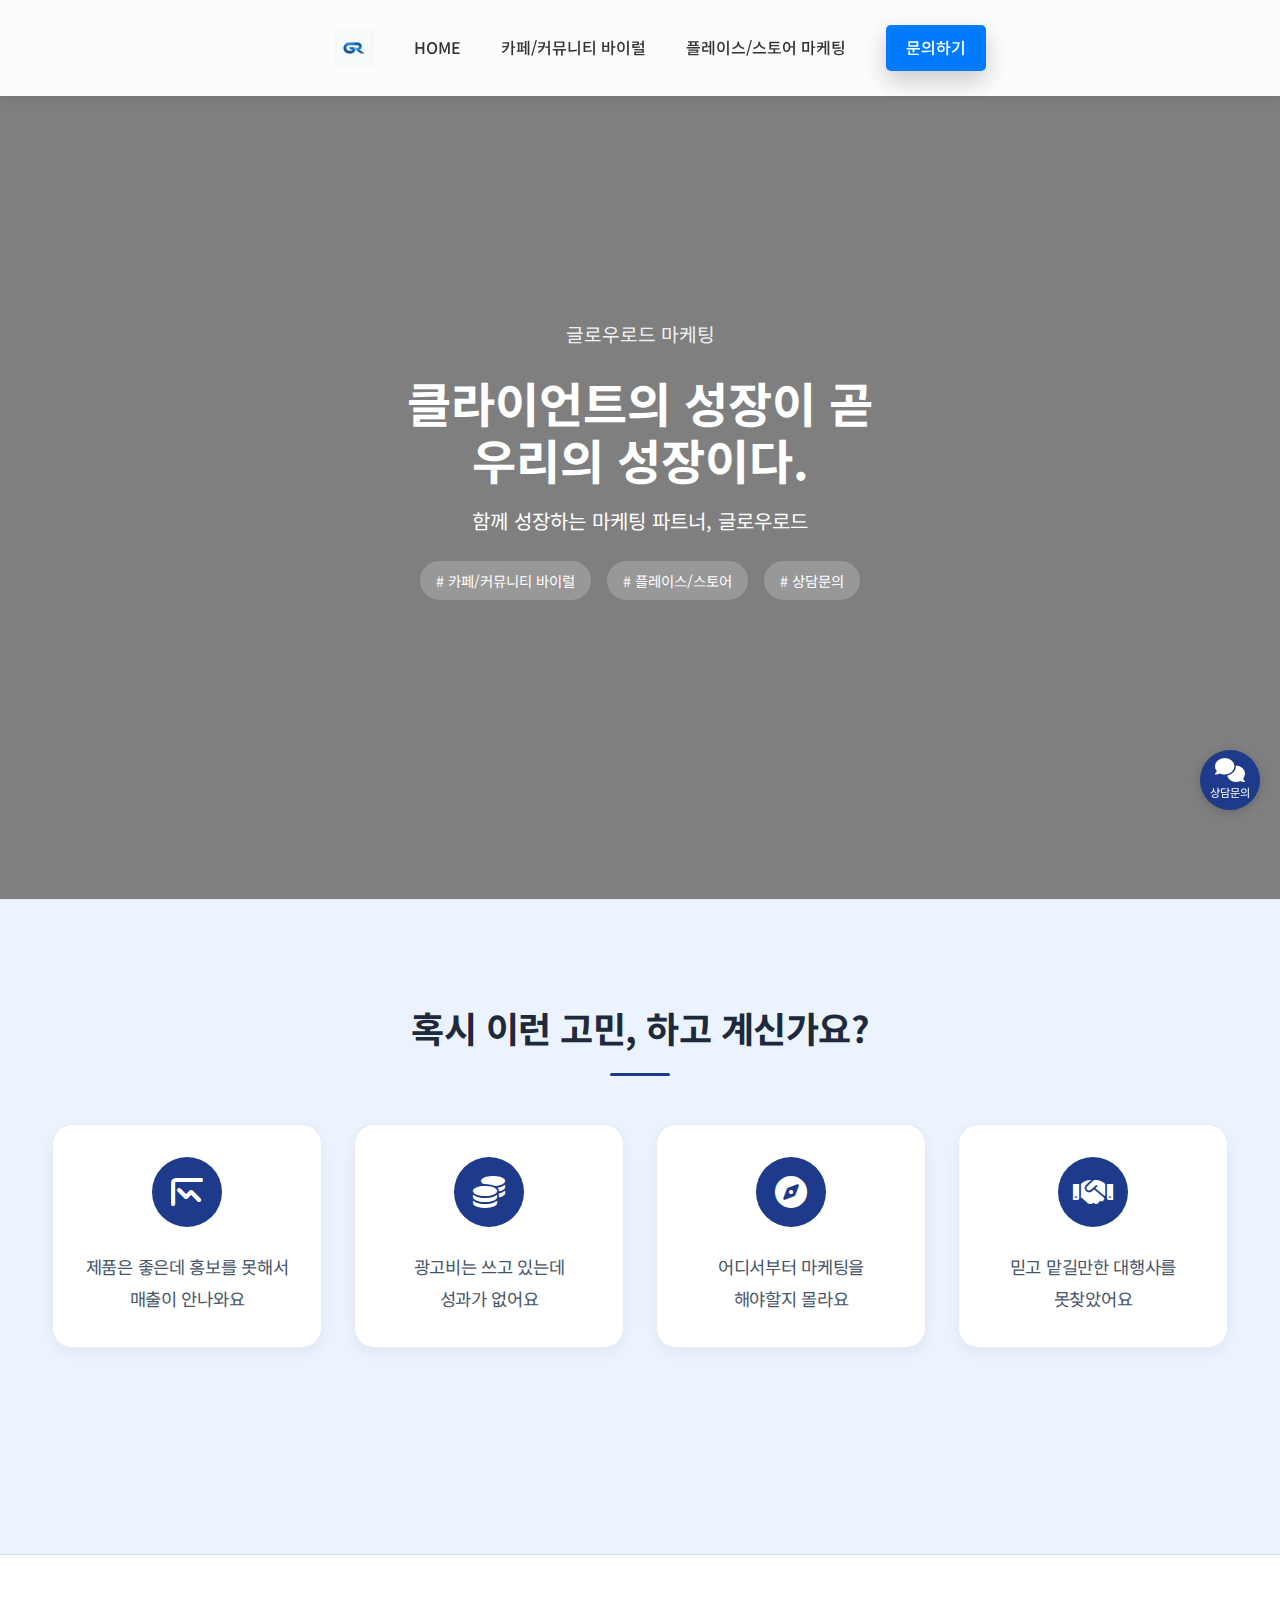
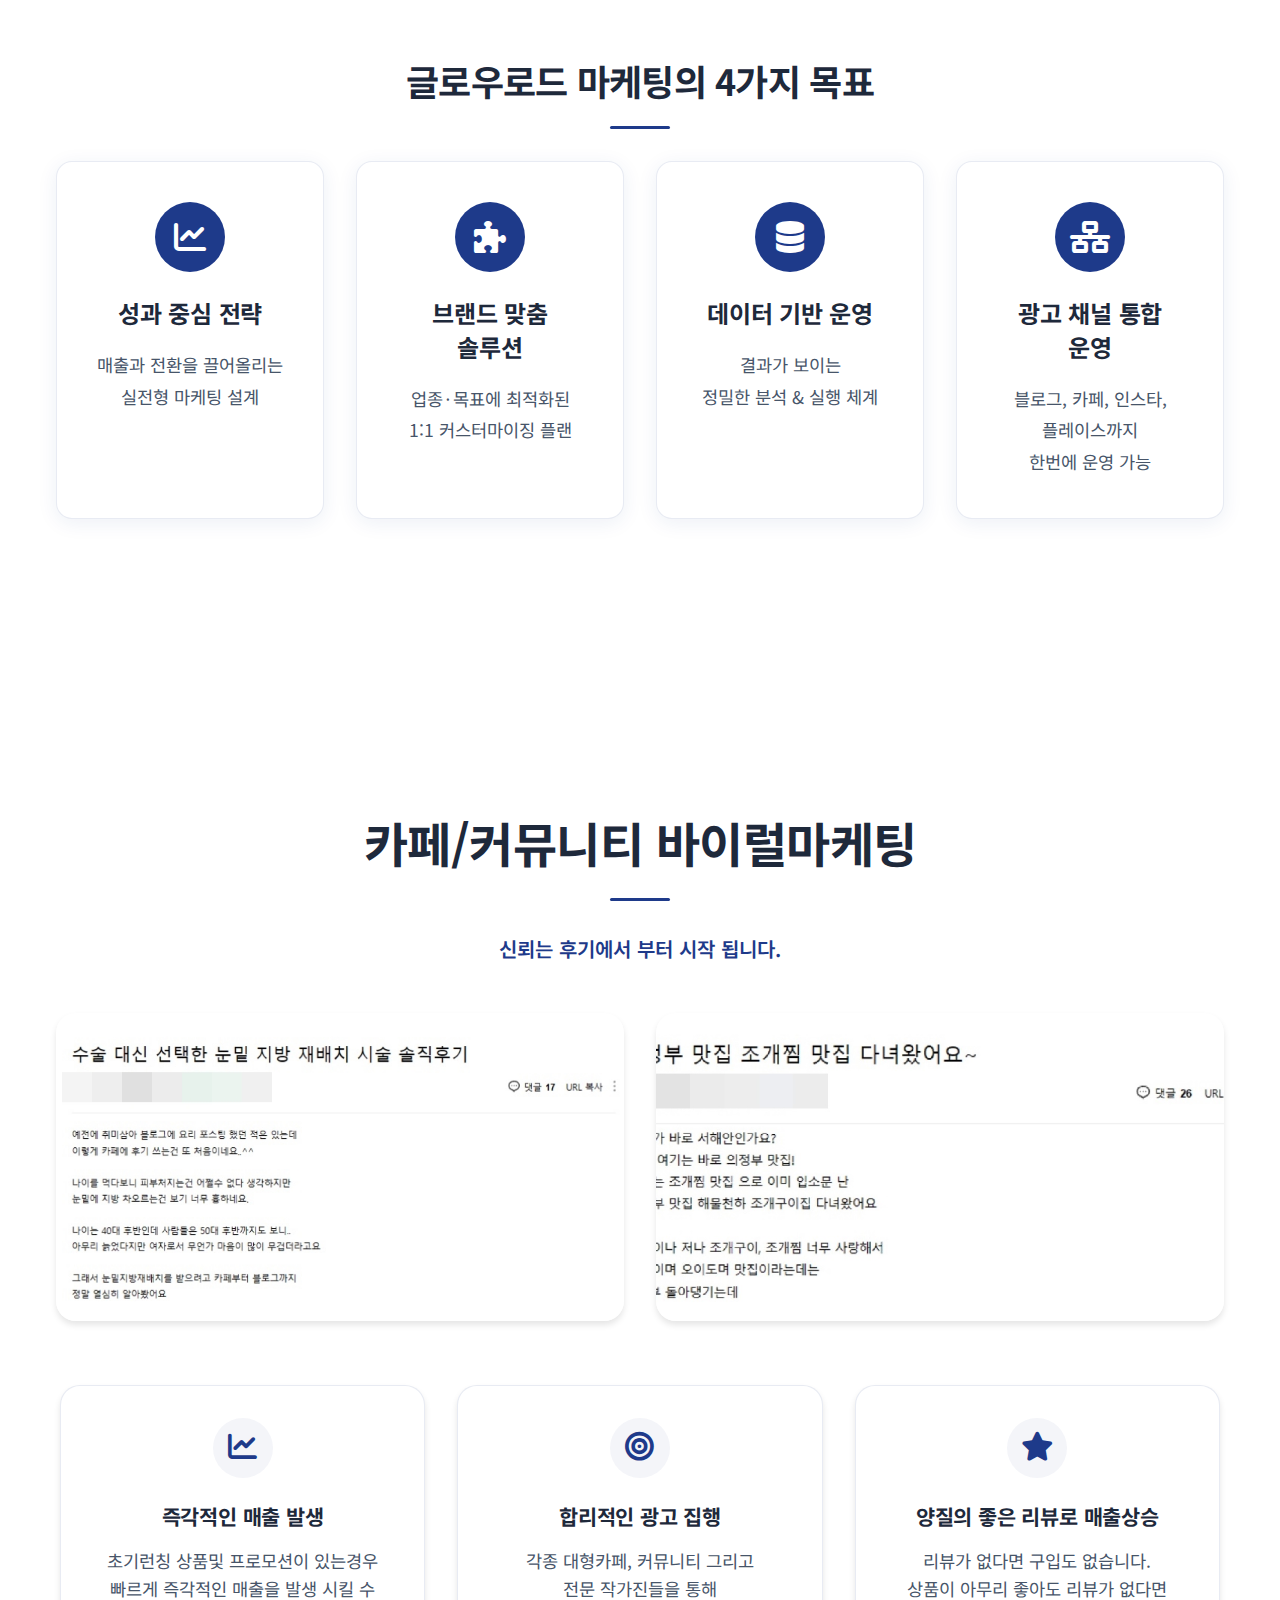
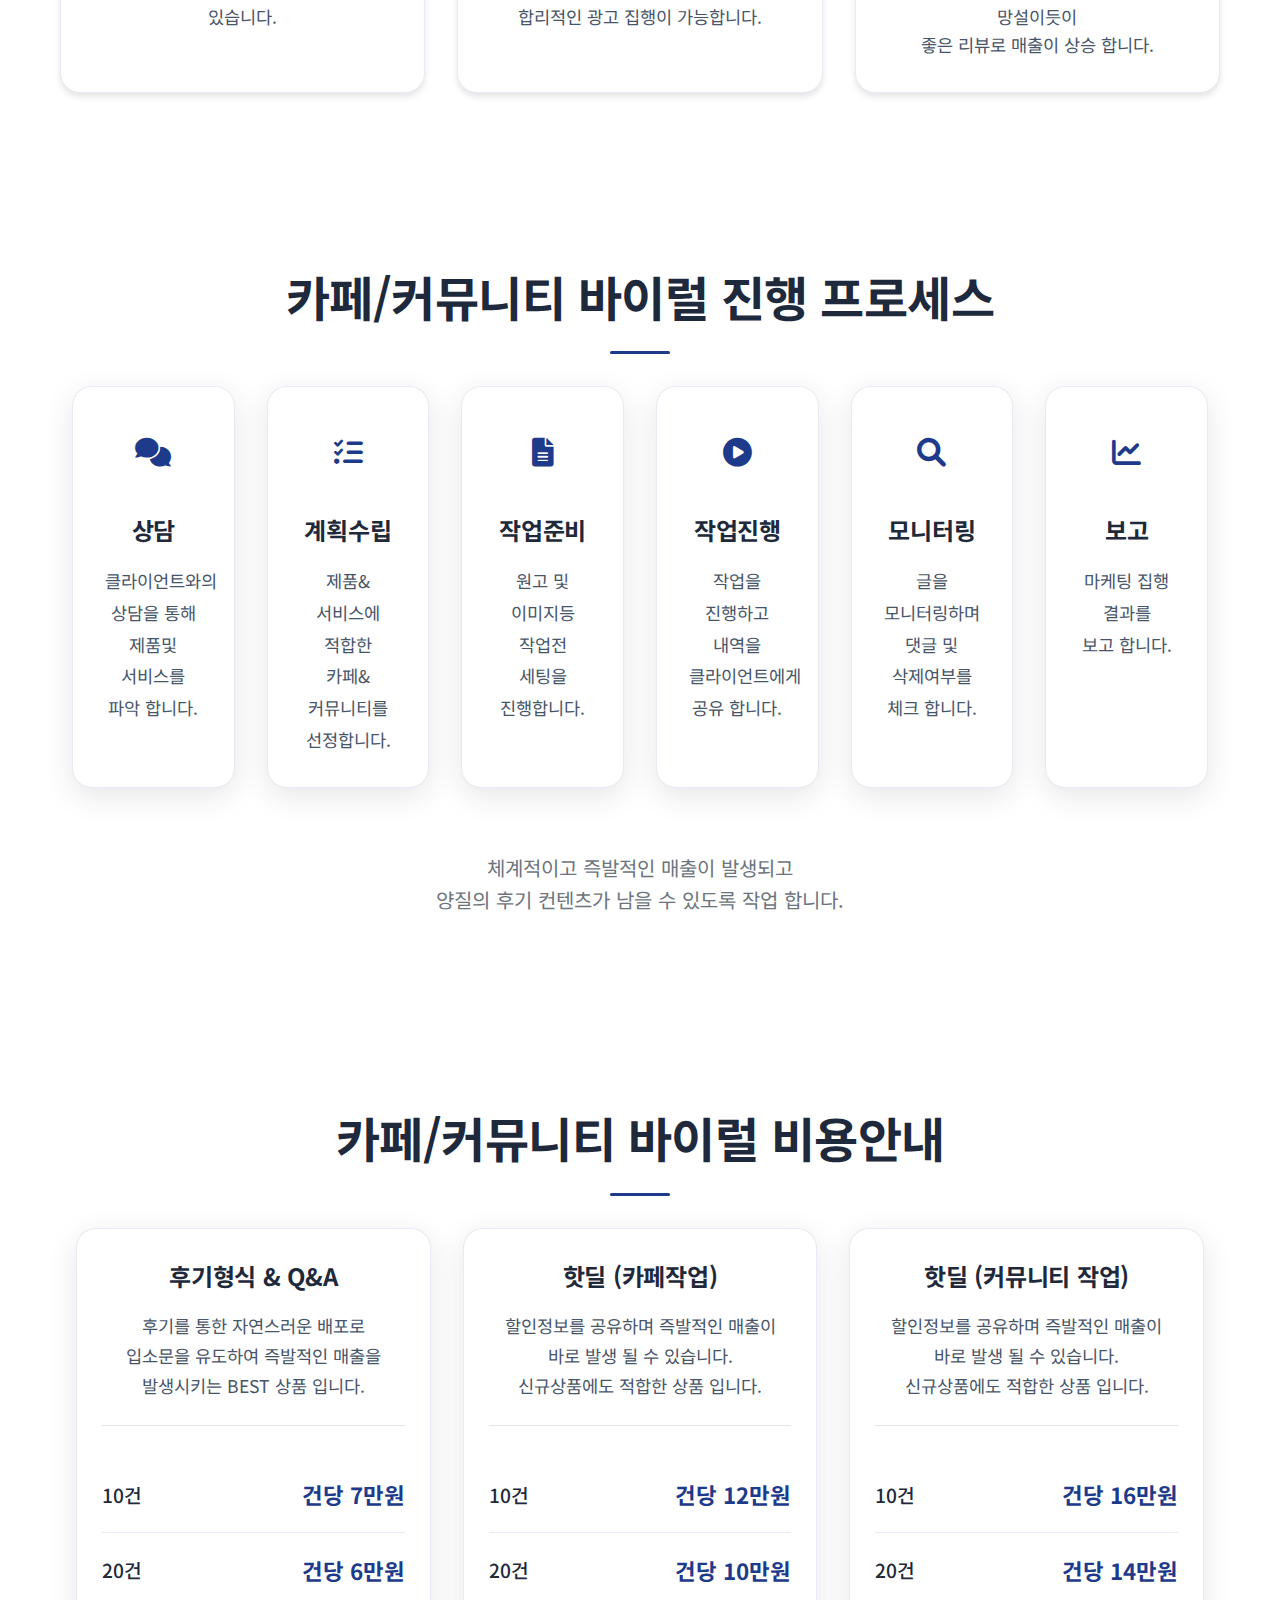
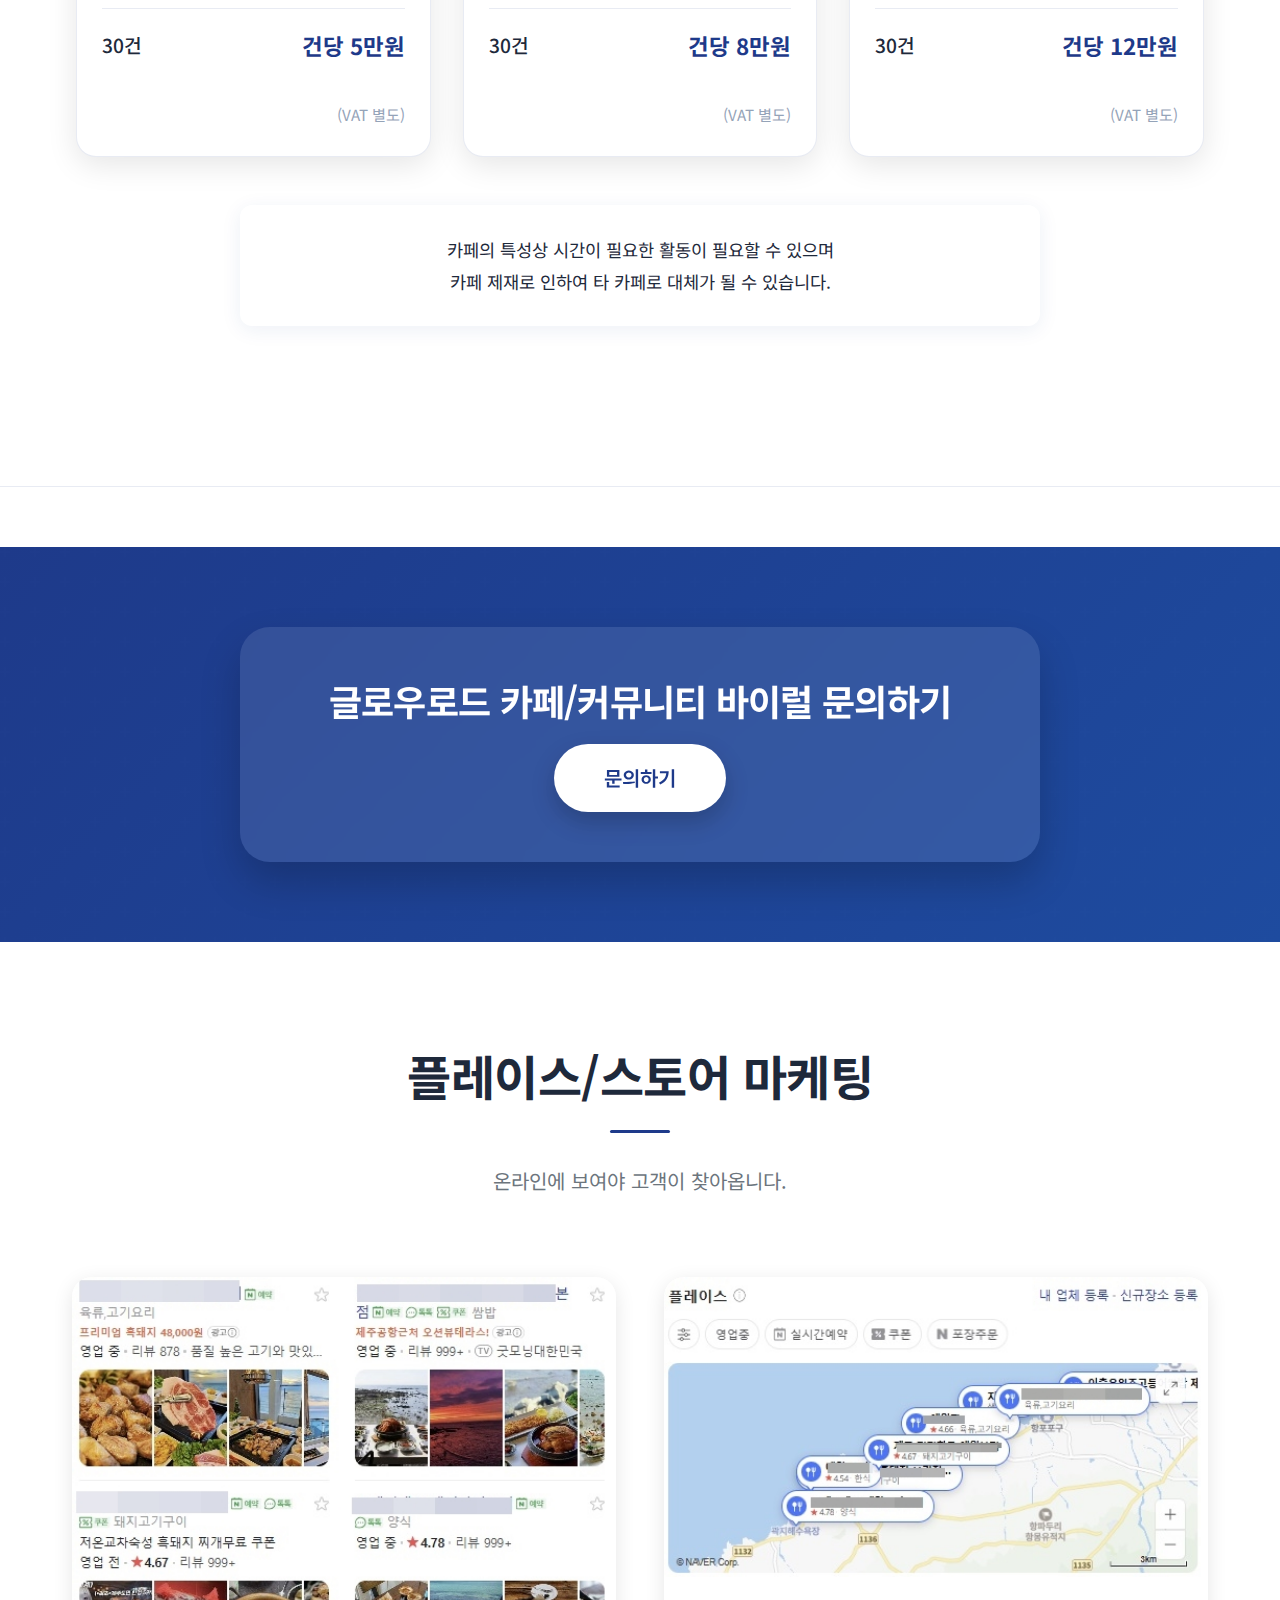
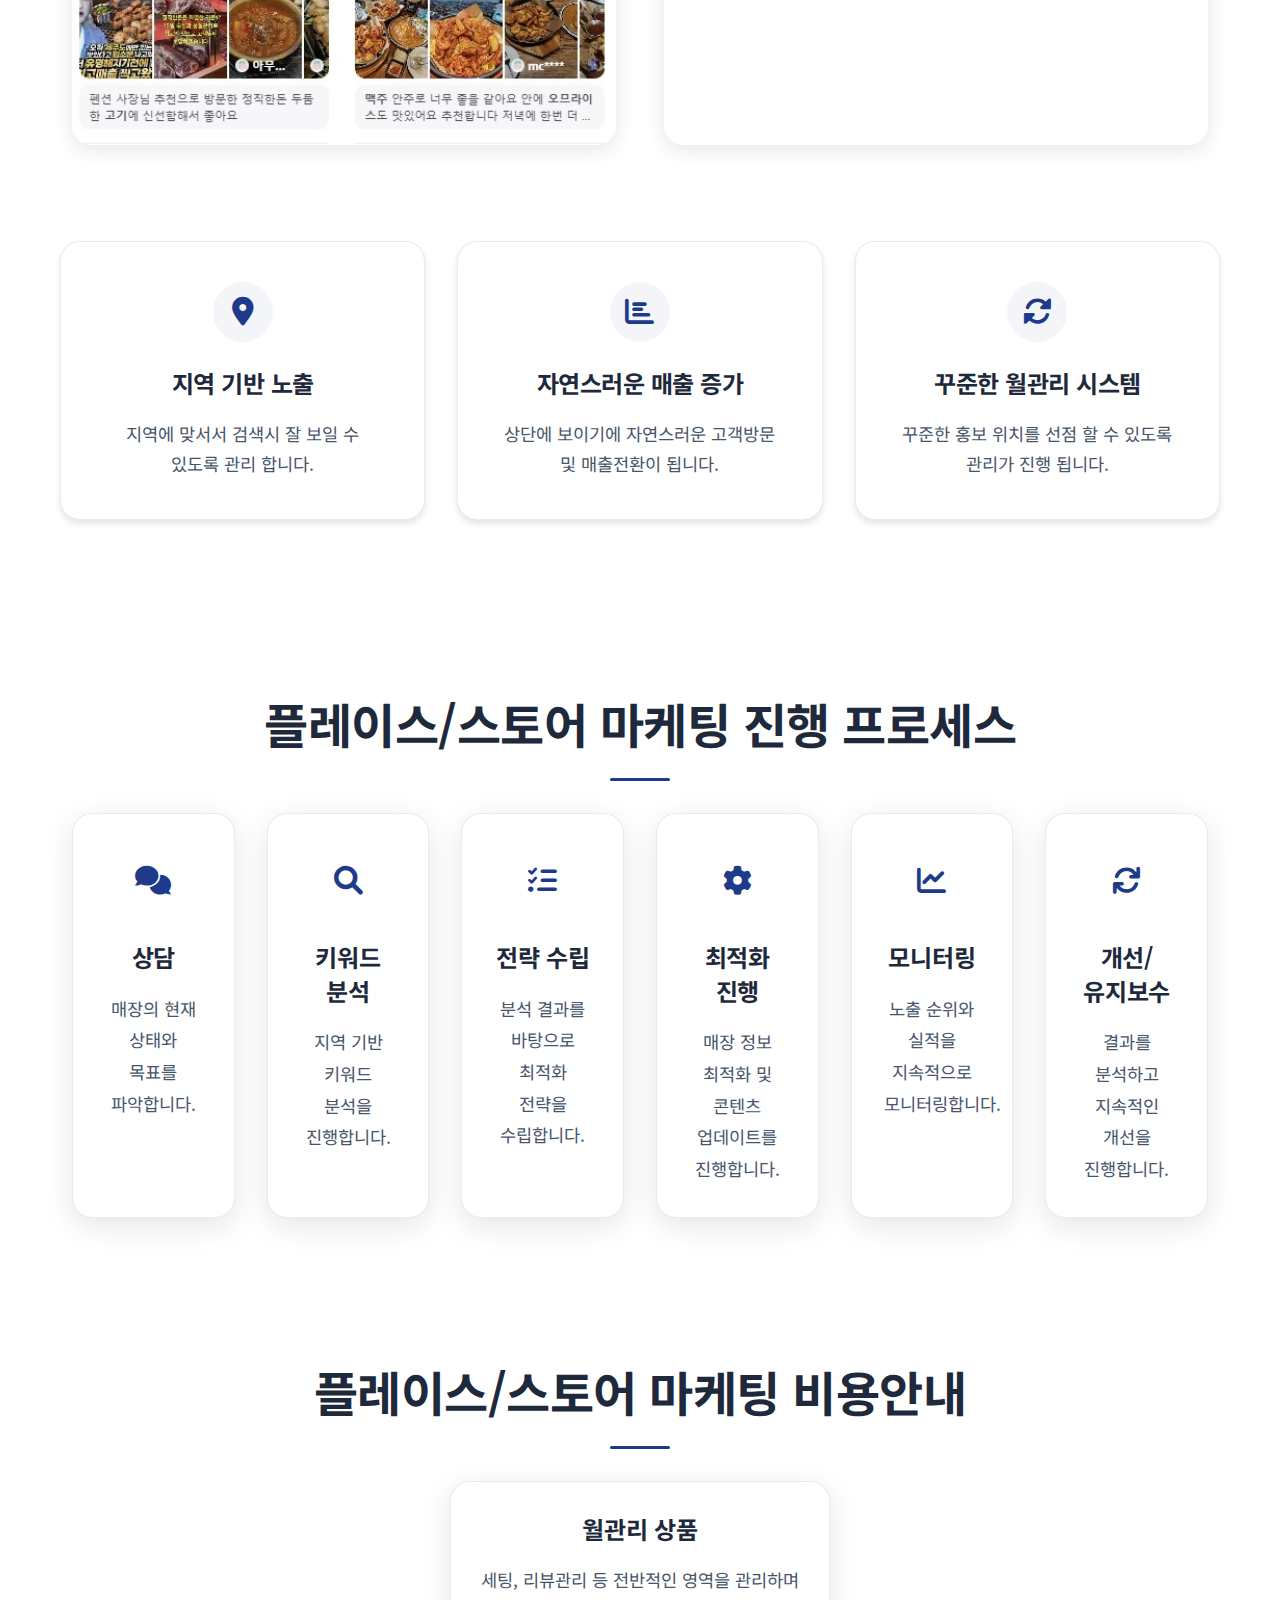
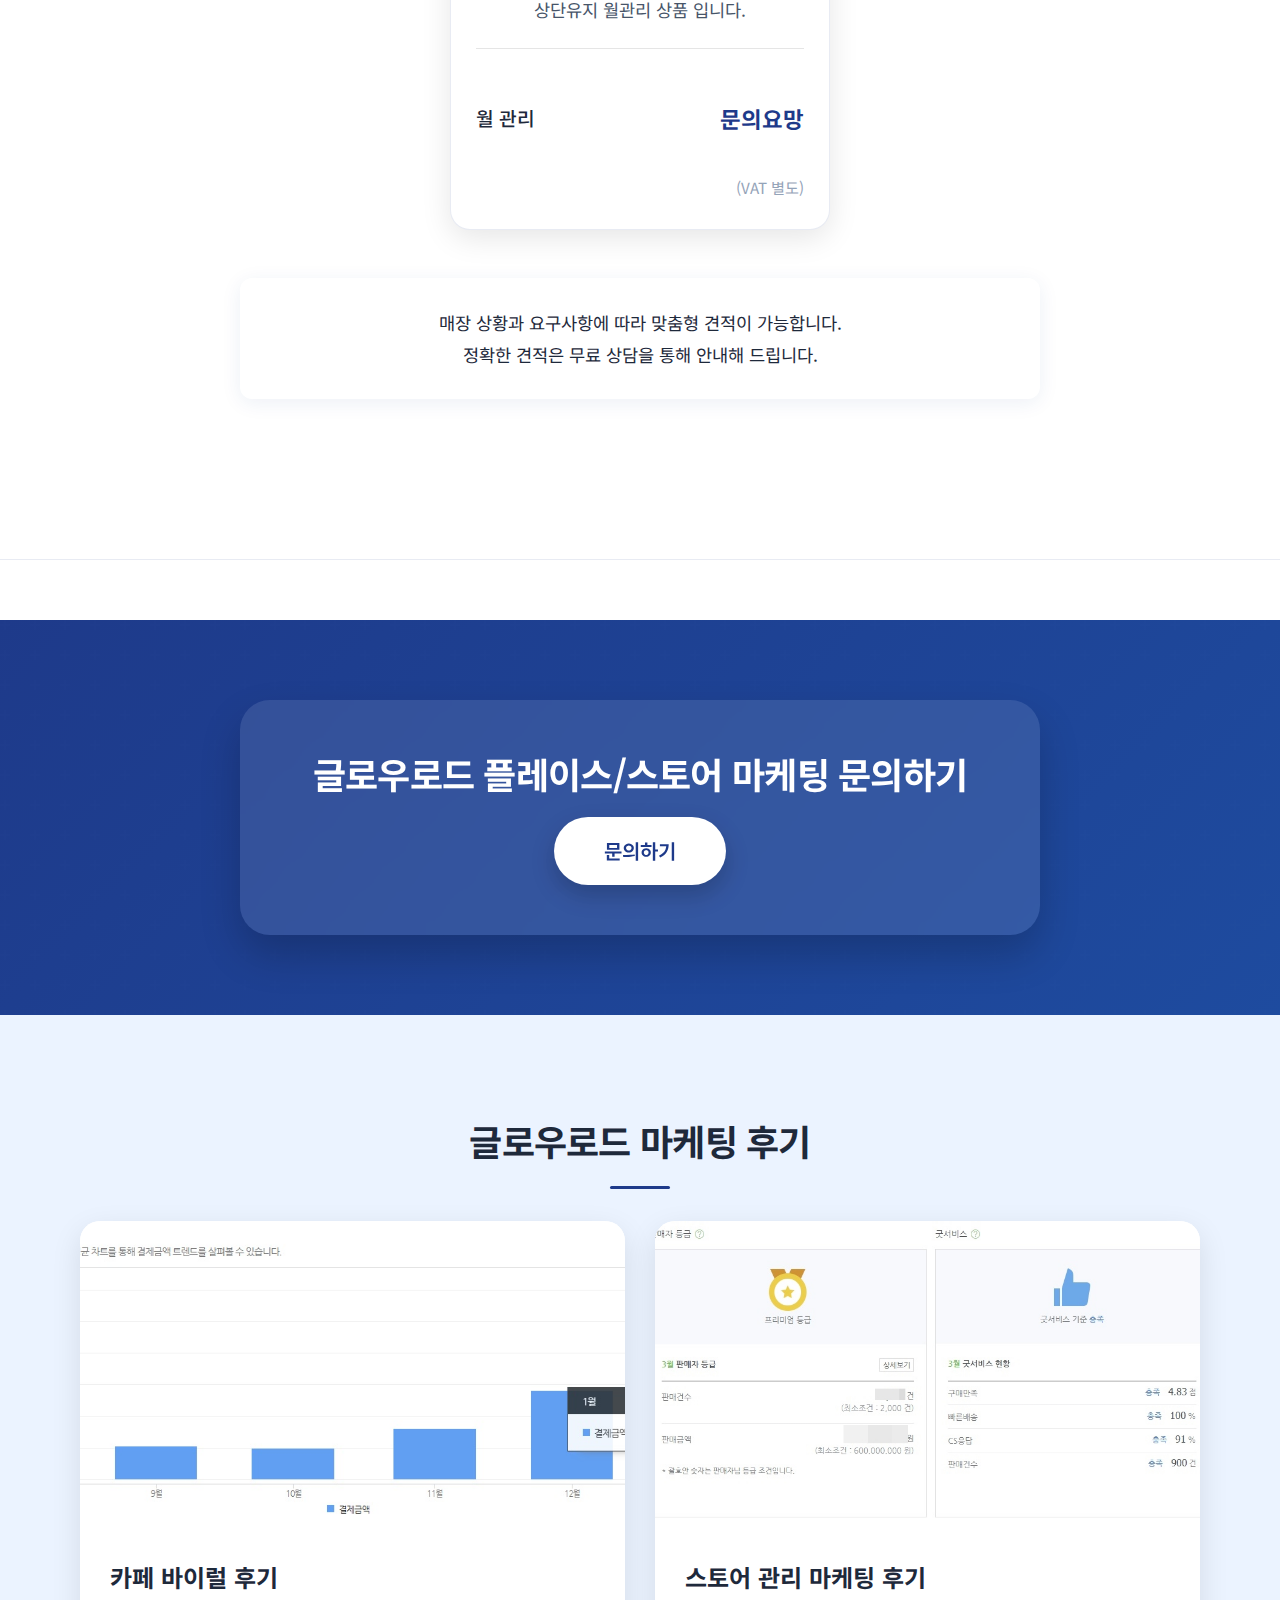
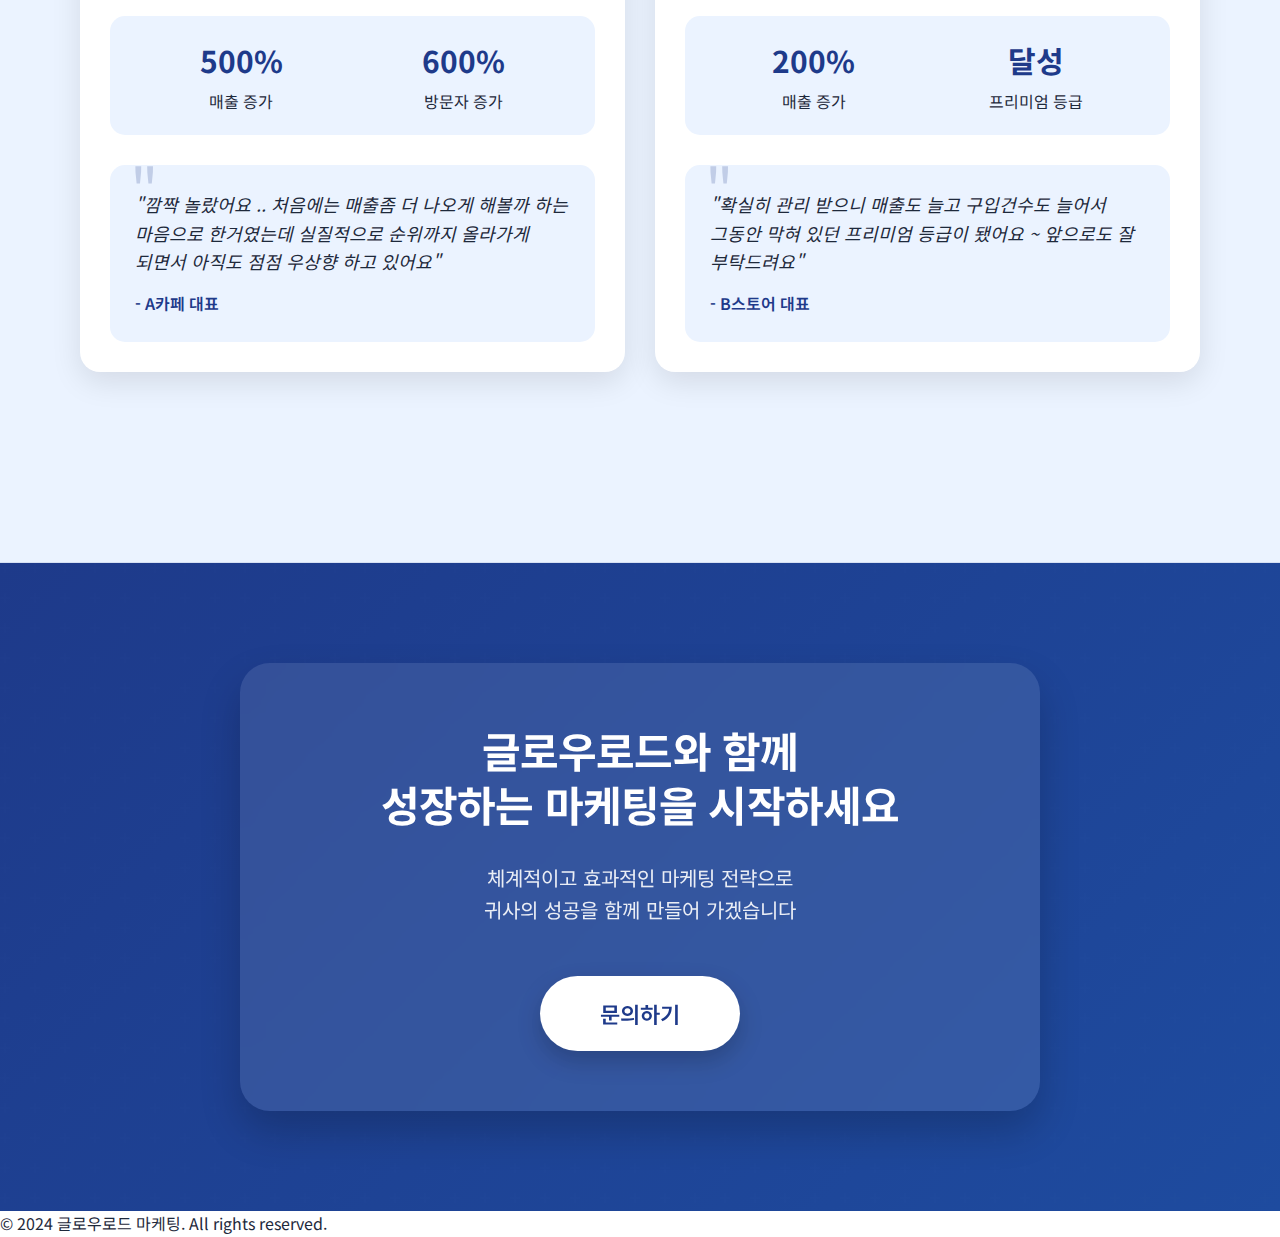
==== commit 8f761b3f: "refactor: 마케팅 인사이트 메뉴 및 관련 기능 제거" ====
--- a/public/index.html
+++ b/public/index.html
@@ -22,9 +22,9 @@
 <body>
     <header>
         <!-- 네비게이션 바 -->
-        <nav class="navbar" role="navigation" aria-label="메인 메뉴">
+        <nav class="navbar">
             <div class="nav-content">
-                <a href="#" class="logo" aria-label="글로우로드 홈">
+                <a href="index.html" class="logo">
                     <img src="images/logo.png.png" alt="글로우로드 로고" width="120" height="40">
                 </a>
                 <button class="mobile-menu-btn">
@@ -36,7 +36,6 @@
                     <li><a href="#home">HOME</a></li>
                     <li><a href="#viral">카페/커뮤니티 바이럴</a></li>
                     <li><a href="#place">플레이스/스토어 마케팅</a></li>
-                    <li><a href="blog.html">마케팅 인사이트</a></li>
                     <li><a href="http://pf.kakao.com/_xaidxfn/chat" class="contact-btn">문의하기</a></li>
                 </ul>
             </div>
@@ -507,7 +506,6 @@
             <li><a href="#home">HOME</a></li>
             <li><a href="#viral">카페/커뮤니티 바이럴</a></li>
             <li><a href="#place">플레이스/스토어 마케팅</a></li>
-            <li><a href="blog.html">마케팅 인사이트</a></li>
             <li><a href="http://pf.kakao.com/_xaidxfn/chat">문의하기</a></li>
         </ul>
     </div>
